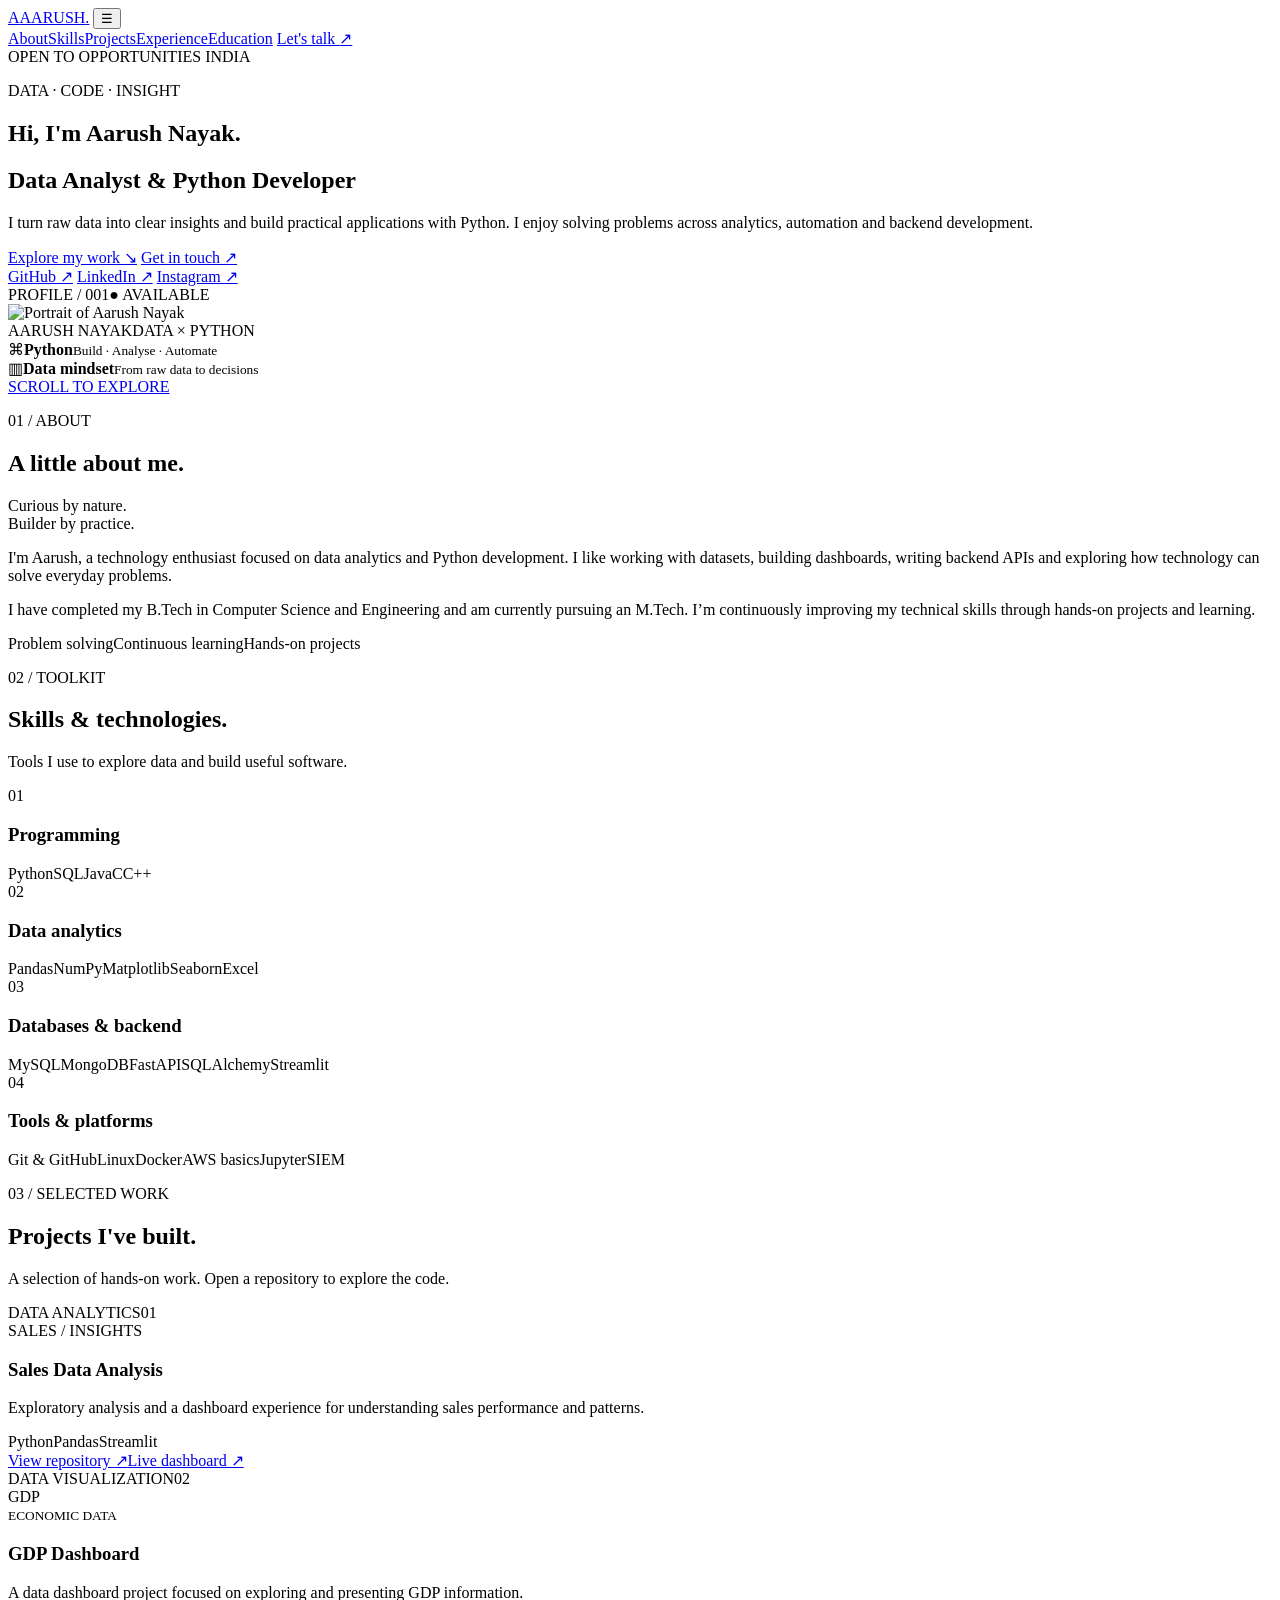
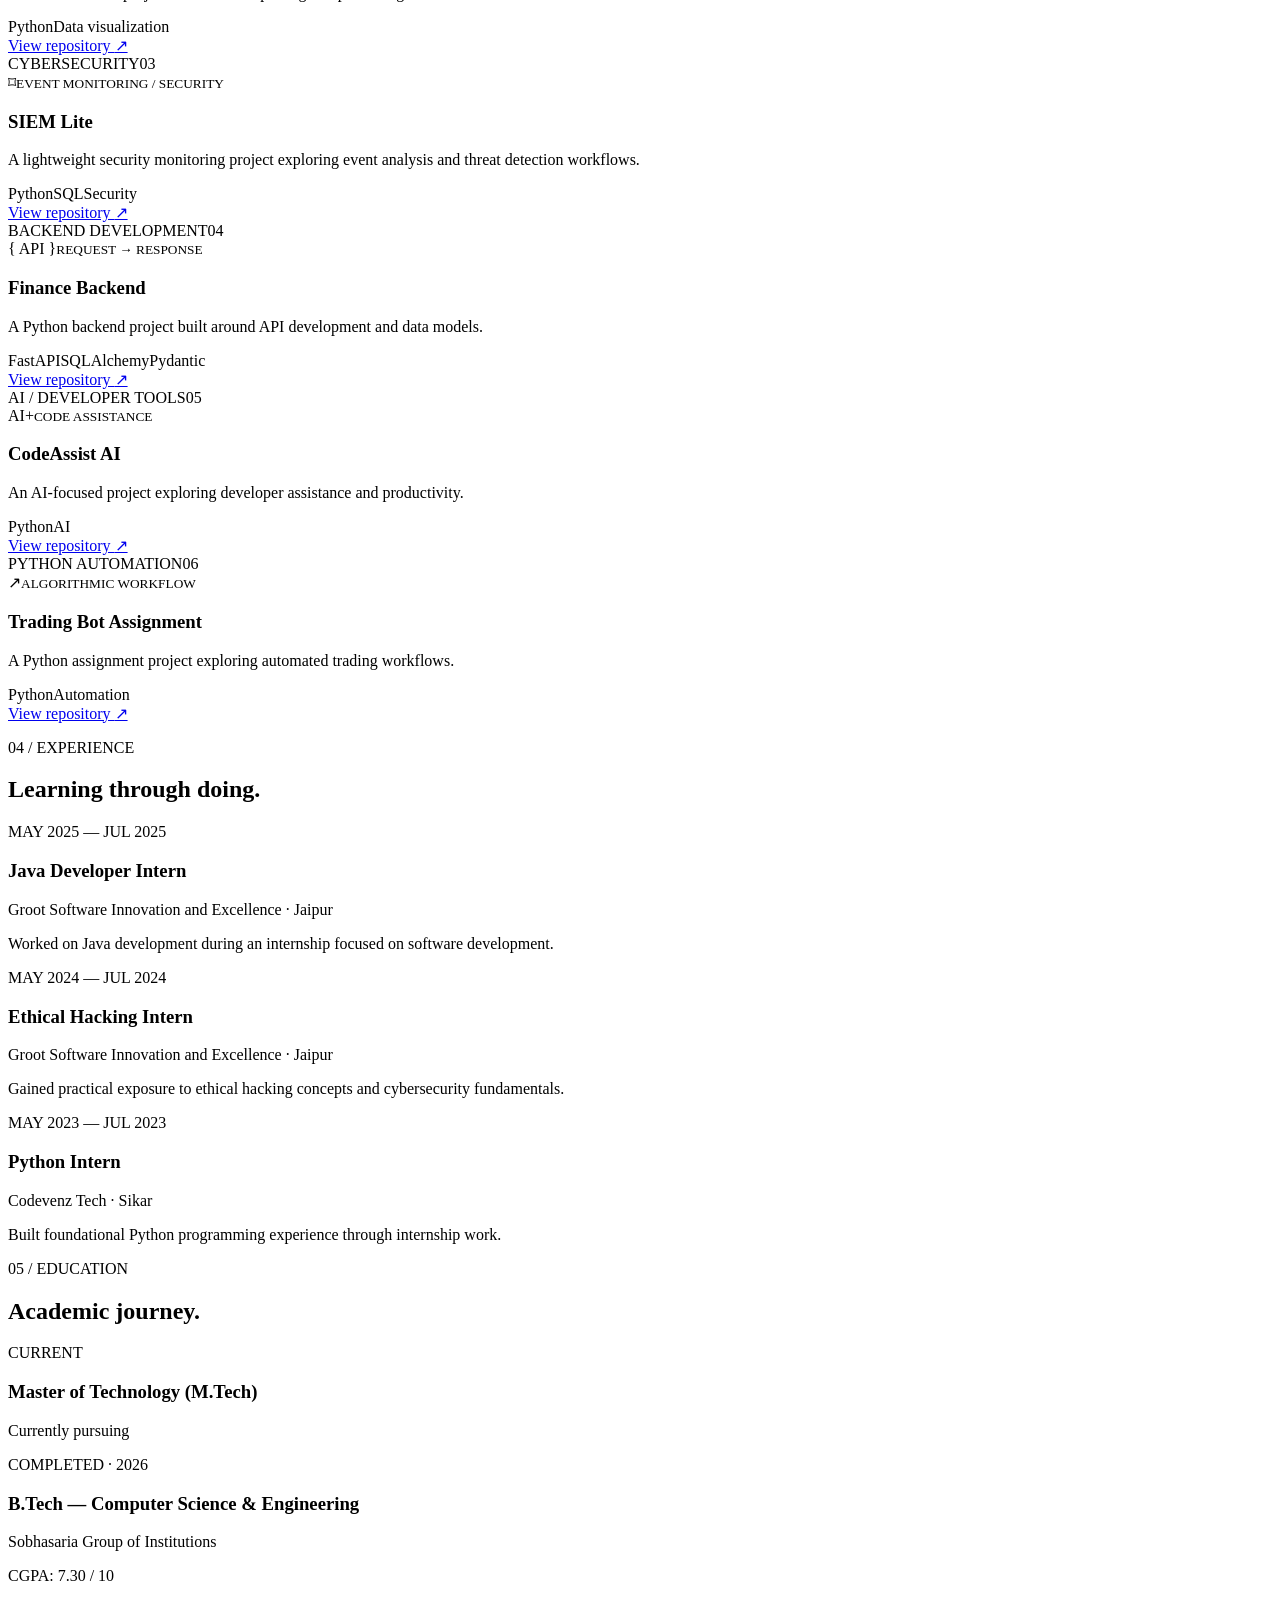
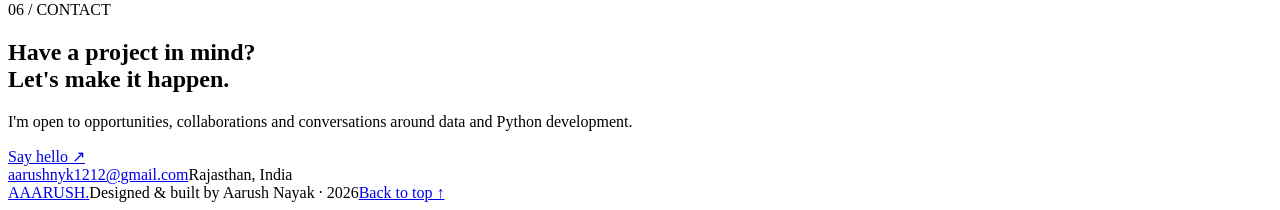
==== index.html @ 85dc64b7 "Revamp portfolio homepage with dark data and Python developer theme" ====
<!doctype html>
<html lang="en">
<head>
  <meta charset="utf-8">
  <meta name="viewport" content="width=device-width, initial-scale=1">
  <meta name="theme-color" content="#080b12">
  <meta name="description" content="Aarush Nayak — Data Analyst and Python Developer. Explore projects in data analytics, Python, dashboards and backend development.">
  <meta property="og:title" content="Aarush Nayak | Data Analyst & Python Developer">
  <meta property="og:description" content="Turning data into insights and ideas into useful Python applications.">
  <meta property="og:type" content="website">
  <title>Aarush Nayak | Data Analyst & Python Developer</title>
  <link rel="icon" href="Image/engineer.ico">
  <link rel="preconnect" href="https://fonts.googleapis.com">
  <link rel="preconnect" href="https://fonts.gstatic.com" crossorigin>
  <link href="https://fonts.googleapis.com/css2?family=DM+Mono:wght@400;500&family=Manrope:wght@400;500;600;700;800&display=swap" rel="stylesheet">
  <link rel="stylesheet" href="style.css">
</head>
<body>
  <header class="site-header">
    <nav class="nav container" aria-label="Main navigation">
      <a class="brand" href="#home"><span class="brand-mark">A</span><span>AARUSH<span class="brand-dot">.</span></span></a>
      <button class="menu-toggle" aria-label="Toggle navigation" aria-expanded="false">☰</button>
      <div class="nav-links">
        <a href="#about">About</a><a href="#skills">Skills</a><a href="#projects">Projects</a><a href="#experience">Experience</a><a href="#education">Education</a>
        <a class="nav-cta" href="#contact">Let's talk <span>↗</span></a>
      </div>
    </nav>
  </header>

  <main>
    <section class="hero container" id="home">
      <div class="hero-copy">
        <div class="eyebrow"><span class="status-dot"></span> OPEN TO OPPORTUNITIES <span class="eyebrow-line"></span> INDIA</div>
        <p class="hero-kicker">DATA · CODE · INSIGHT</p>
        <h1>Hi, I'm <span class="gradient-text">Aarush Nayak.</span></h1>
        <h2>Data Analyst <span class="muted">&</span> Python Developer</h2>
        <p class="hero-description">I turn raw data into clear insights and build practical applications with Python. I enjoy solving problems across analytics, automation and backend development.</p>
        <div class="hero-actions">
          <a class="button button-primary" href="#projects">Explore my work <span>↘</span></a>
          <a class="button button-secondary" href="mailto:aarushnyk1212@gmail.com">Get in touch <span>↗</span></a>
        </div>
        <div class="social-links">
          <a href="https://github.com/aarushnayak" target="_blank" rel="noreferrer">GitHub ↗</a>
          <a href="https://www.linkedin.com/in/aarush-nayak-8302ab220/" target="_blank" rel="noreferrer">LinkedIn ↗</a>
          <a href="https://www.instagram.com/aarushasthunder/" target="_blank" rel="noreferrer">Instagram ↗</a>
        </div>
      </div>
      <div class="hero-visual">
        <div class="visual-glow"></div>
        <div class="portrait-frame">
          <div class="portrait-top"><span>PROFILE / 001</span><span class="live-indicator">● AVAILABLE</span></div>
          <img src="Image/Aarush.jpeg" alt="Portrait of Aarush Nayak">
          <div class="portrait-bottom"><span>AARUSH NAYAK</span><span>DATA × PYTHON</span></div>
        </div>
        <div class="floating-card card-code"><span class="card-icon">⌘</span><span><b>Python</b><small>Build · Analyse · Automate</small></span></div>
        <div class="floating-card card-data"><span class="card-icon">▥</span><span><b>Data mindset</b><small>From raw data to decisions</small></span></div>
      </div>
      <a class="scroll-cue" href="#about"><span></span> SCROLL TO EXPLORE</a>
    </section>

    <section class="section container" id="about">
      <div class="section-heading"><p class="section-label">01 / ABOUT</p><h2>A little about <span>me.</span></h2></div>
      <div class="about-grid">
        <div class="about-intro"><p class="large-copy">Curious by nature.<br><span class="gradient-text">Builder by practice.</span></p></div>
        <div class="about-body">
          <p>I'm Aarush, a technology enthusiast focused on data analytics and Python development. I like working with datasets, building dashboards, writing backend APIs and exploring how technology can solve everyday problems.</p>
          <p>I have completed my B.Tech in Computer Science and Engineering and am currently pursuing an M.Tech. I’m continuously improving my technical skills through hands-on projects and learning.</p>
          <div class="about-tags"><span>Problem solving</span><span>Continuous learning</span><span>Hands-on projects</span></div>
        </div>
      </div>
    </section>

    <section class="section section-bordered" id="skills">
      <div class="container">
        <div class="section-heading"><p class="section-label">02 / TOOLKIT</p><h2>Skills & <span>technologies.</span></h2><p class="section-subtitle">Tools I use to explore data and build useful software.</p></div>
        <div class="skills-grid">
          <article class="skill-card"><div class="skill-number">01</div><h3>Programming</h3><div class="skill-pills"><span>Python</span><span>SQL</span><span>Java</span><span>C</span><span>C++</span></div></article>
          <article class="skill-card"><div class="skill-number">02</div><h3>Data analytics</h3><div class="skill-pills"><span>Pandas</span><span>NumPy</span><span>Matplotlib</span><span>Seaborn</span><span>Excel</span></div></article>
          <article class="skill-card"><div class="skill-number">03</div><h3>Databases & backend</h3><div class="skill-pills"><span>MySQL</span><span>MongoDB</span><span>FastAPI</span><span>SQLAlchemy</span><span>Streamlit</span></div></article>
          <article class="skill-card"><div class="skill-number">04</div><h3>Tools & platforms</h3><div class="skill-pills"><span>Git & GitHub</span><span>Linux</span><span>Docker</span><span>AWS basics</span><span>Jupyter</span><span>SIEM</span></div></article>
        </div>
      </div>
    </section>

    <section class="section container" id="projects">
      <div class="section-heading"><p class="section-label">03 / SELECTED WORK</p><h2>Projects I've <span>built.</span></h2><p class="section-subtitle">A selection of hands-on work. Open a repository to explore the code.</p></div>
      <div class="projects-grid">
        <article class="project-card project-featured"><div class="project-top"><span class="project-type">DATA ANALYTICS</span><span class="project-index">01</span></div><div class="project-art chart-art"><div class="chart-bars"><i></i><i></i><i></i><i></i><i></i><i></i><i></i></div><div class="chart-caption">SALES / INSIGHTS</div></div><h3>Sales Data Analysis</h3><p>Exploratory analysis and a dashboard experience for understanding sales performance and patterns.</p><div class="project-tags"><span>Python</span><span>Pandas</span><span>Streamlit</span></div><a class="project-link" href="https://github.com/aarushnayak/Sales-Data-Analysis" target="_blank" rel="noreferrer">View repository <span>↗</span></a><a class="project-live" href="https://aarush-sales-dashboard.streamlit.app" target="_blank" rel="noreferrer">Live dashboard ↗</a></article>
        <article class="project-card"><div class="project-top"><span class="project-type">DATA VISUALIZATION</span><span class="project-index">02</span></div><div class="project-art bars-art"><span>GDP</span><div class="mini-line"></div><small>ECONOMIC DATA</small></div><h3>GDP Dashboard</h3><p>A data dashboard project focused on exploring and presenting GDP information.</p><div class="project-tags"><span>Python</span><span>Data visualization</span></div><a class="project-link" href="https://github.com/aarushnayak/gdp-dashboard" target="_blank" rel="noreferrer">View repository <span>↗</span></a></article>
        <article class="project-card"><div class="project-top"><span class="project-type">CYBERSECURITY</span><span class="project-index">03</span></div><div class="project-art shield-art"><span>⌑</span><small>EVENT MONITORING / SECURITY</small></div><h3>SIEM Lite</h3><p>A lightweight security monitoring project exploring event analysis and threat detection workflows.</p><div class="project-tags"><span>Python</span><span>SQL</span><span>Security</span></div><a class="project-link" href="https://github.com/aarushnayak/SIEM_Lite_Project" target="_blank" rel="noreferrer">View repository <span>↗</span></a></article>
        <article class="project-card"><div class="project-top"><span class="project-type">BACKEND DEVELOPMENT</span><span class="project-index">04</span></div><div class="project-art api-art"><span>{ API }</span><small>REQUEST → RESPONSE</small></div><h3>Finance Backend</h3><p>A Python backend project built around API development and data models.</p><div class="project-tags"><span>FastAPI</span><span>SQLAlchemy</span><span>Pydantic</span></div><a class="project-link" href="https://github.com/aarushnayak/finance-backend" target="_blank" rel="noreferrer">View repository <span>↗</span></a></article>
        <article class="project-card"><div class="project-top"><span class="project-type">AI / DEVELOPER TOOLS</span><span class="project-index">05</span></div><div class="project-art ai-art"><span>AI<span class="gradient-text">+</span></span><small>CODE ASSISTANCE</small></div><h3>CodeAssist AI</h3><p>An AI-focused project exploring developer assistance and productivity.</p><div class="project-tags"><span>Python</span><span>AI</span></div><a class="project-link" href="https://github.com/aarushnayak/CodeAssist-AI" target="_blank" rel="noreferrer">View repository <span>↗</span></a></article>
        <article class="project-card"><div class="project-top"><span class="project-type">PYTHON AUTOMATION</span><span class="project-index">06</span></div><div class="project-art bot-art"><span>↗</span><small>ALGORITHMIC WORKFLOW</small></div><h3>Trading Bot Assignment</h3><p>A Python assignment project exploring automated trading workflows.</p><div class="project-tags"><span>Python</span><span>Automation</span></div><a class="project-link" href="https://github.com/aarushnayak/trading-bot-assignment" target="_blank" rel="noreferrer">View repository <span>↗</span></a></article>
      </div>
    </section>

    <section class="section section-bordered" id="experience">
      <div class="container">
        <div class="section-heading"><p class="section-label">04 / EXPERIENCE</p><h2>Learning through <span>doing.</span></h2></div>
        <div class="timeline">
          <article class="timeline-item"><div class="timeline-date">MAY 2025 — JUL 2025</div><div><h3>Java Developer Intern</h3><p class="timeline-company">Groot Software Innovation and Excellence · Jaipur</p><p>Worked on Java development during an internship focused on software development.</p></div></article>
          <article class="timeline-item"><div class="timeline-date">MAY 2024 — JUL 2024</div><div><h3>Ethical Hacking Intern</h3><p class="timeline-company">Groot Software Innovation and Excellence · Jaipur</p><p>Gained practical exposure to ethical hacking concepts and cybersecurity fundamentals.</p></div></article>
          <article class="timeline-item"><div class="timeline-date">MAY 2023 — JUL 2023</div><div><h3>Python Intern</h3><p class="timeline-company">Codevenz Tech · Sikar</p><p>Built foundational Python programming experience through internship work.</p></div></article>
        </div>
      </div>
    </section>

    <section class="section container" id="education">
      <div class="section-heading"><p class="section-label">05 / EDUCATION</p><h2>Academic <span>journey.</span></h2></div>
      <div class="education-grid">
        <article class="education-card"><span class="education-year">CURRENT</span><h3>Master of Technology (M.Tech)</h3><p>Currently pursuing</p></article>
        <article class="education-card"><span class="education-year">COMPLETED · 2026</span><h3>B.Tech — Computer Science & Engineering</h3><p>Sobhasaria Group of Institutions</p><p class="education-score">CGPA: 7.30 / 10</p></article>
      </div>
    </section>

    <section class="contact-section" id="contact">
      <div class="container contact-inner"><p class="section-label">06 / CONTACT</p><h2>Have a project in mind?<br><span class="gradient-text">Let's make it happen.</span></h2><p>I'm open to opportunities, collaborations and conversations around data and Python development.</p><a class="button button-primary" href="mailto:aarushnyk1212@gmail.com">Say hello <span>↗</span></a><div class="contact-meta"><a href="mailto:aarushnyk1212@gmail.com">aarushnyk1212@gmail.com</a><span>Rajasthan, India</span></div></div>
    </section>
  </main>
  <footer class="footer container"><a class="brand" href="#home"><span class="brand-mark">A</span><span>AARUSH<span class="brand-dot">.</span></span></a><span>Designed & built by Aarush Nayak · <span id="year">2026</span></span><a href="#home">Back to top ↑</a></footer>
  <script>
    const menuButton = document.querySelector('.menu-toggle');
    const navLinks = document.querySelector('.nav-links');
    menuButton.addEventListener('click', () => {
      const isOpen = navLinks.classList.toggle('is-open');
      menuButton.setAttribute('aria-expanded', String(isOpen));
    });
    navLinks.querySelectorAll('a').forEach(link => link.addEventListener('click', () => {
      navLinks.classList.remove('is-open');
      menuButton.setAttribute('aria-expanded', 'false');
    }));
    document.getElementById('year').textContent = new Date().getFullYear();
  </script>
</body>
</html>
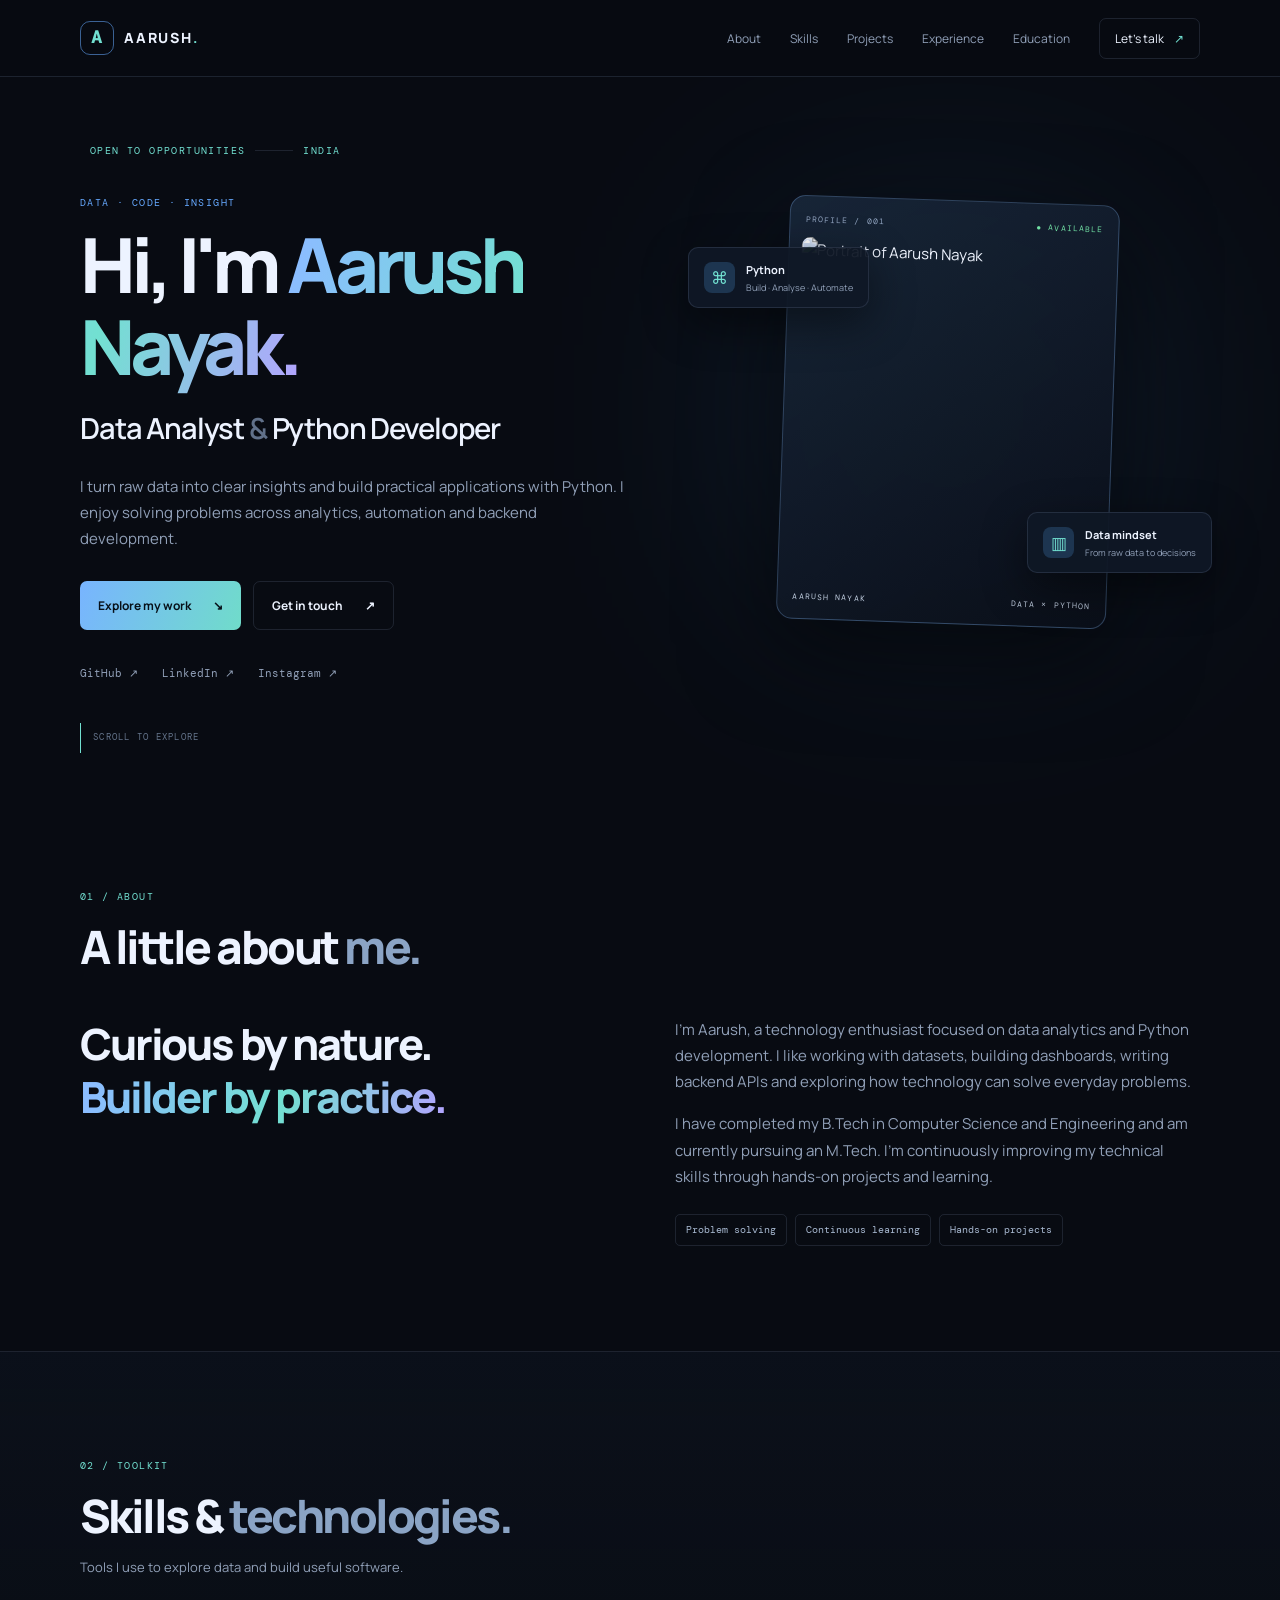
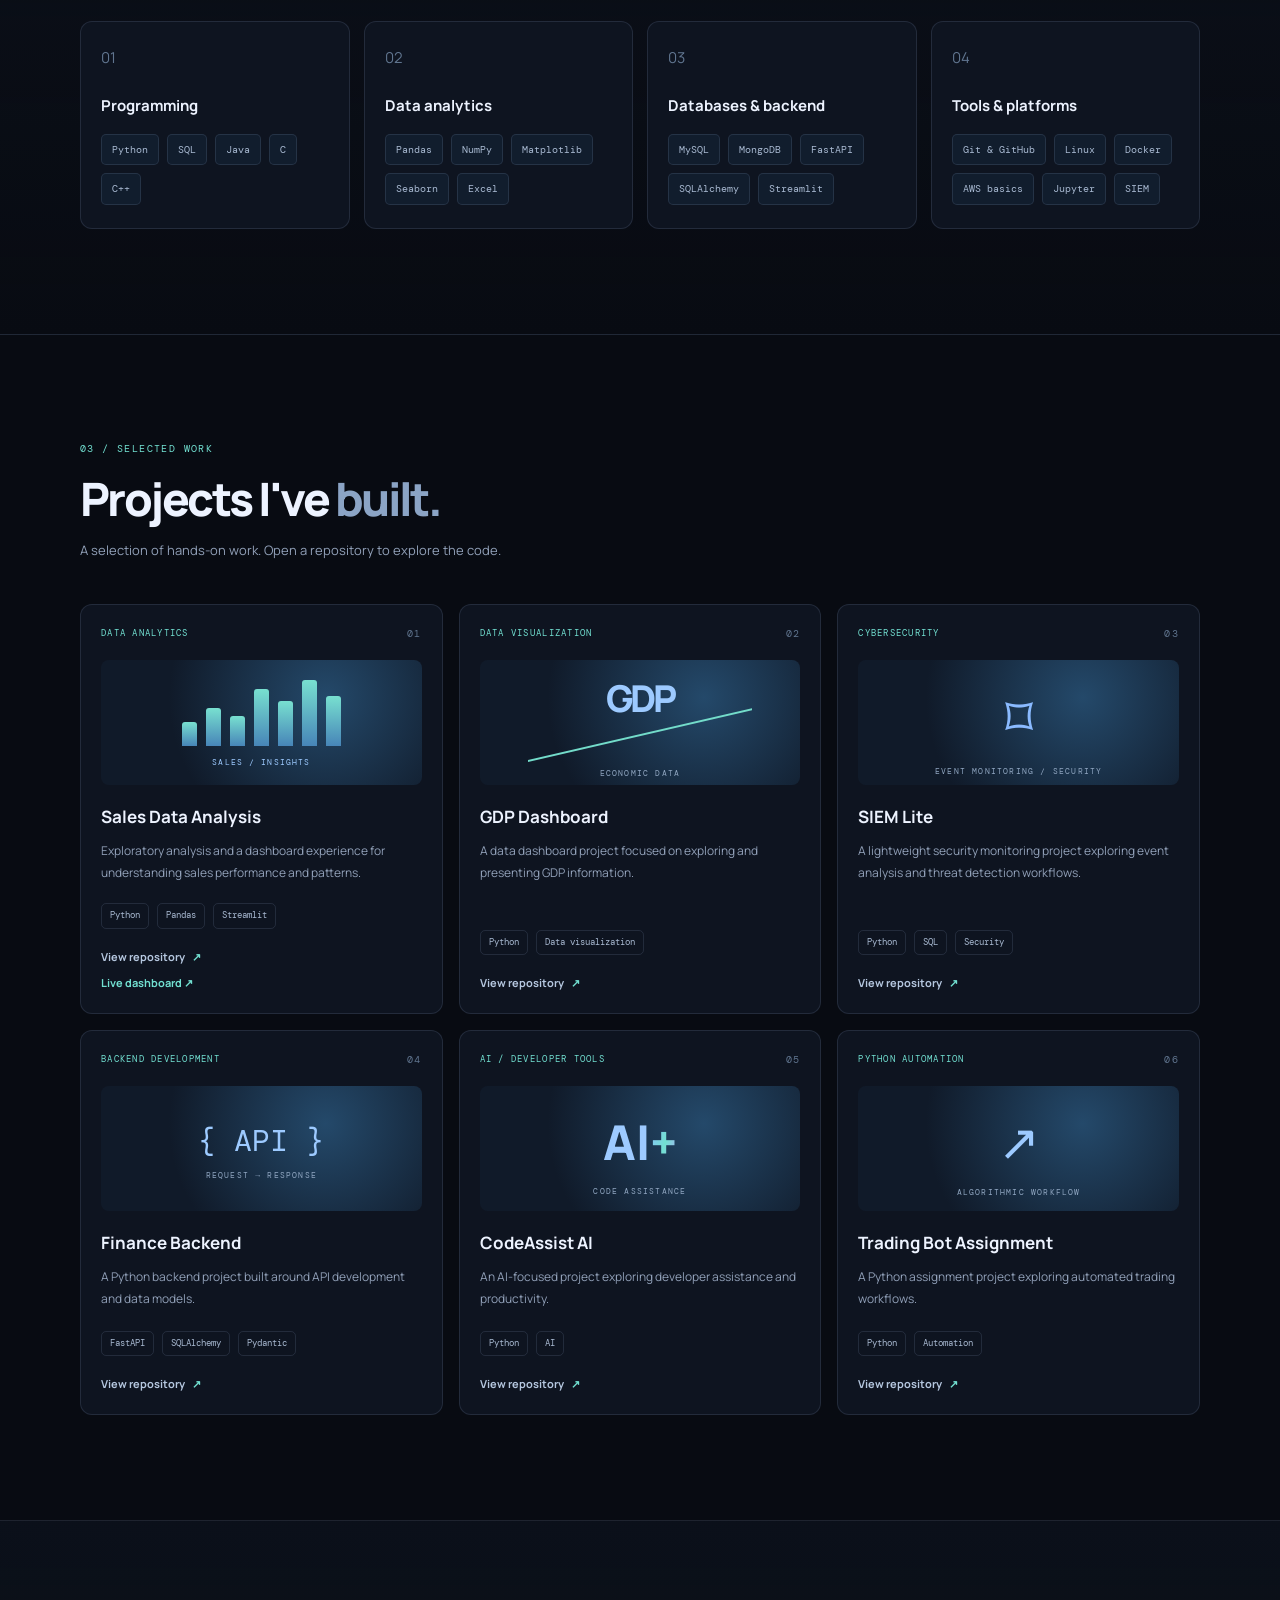
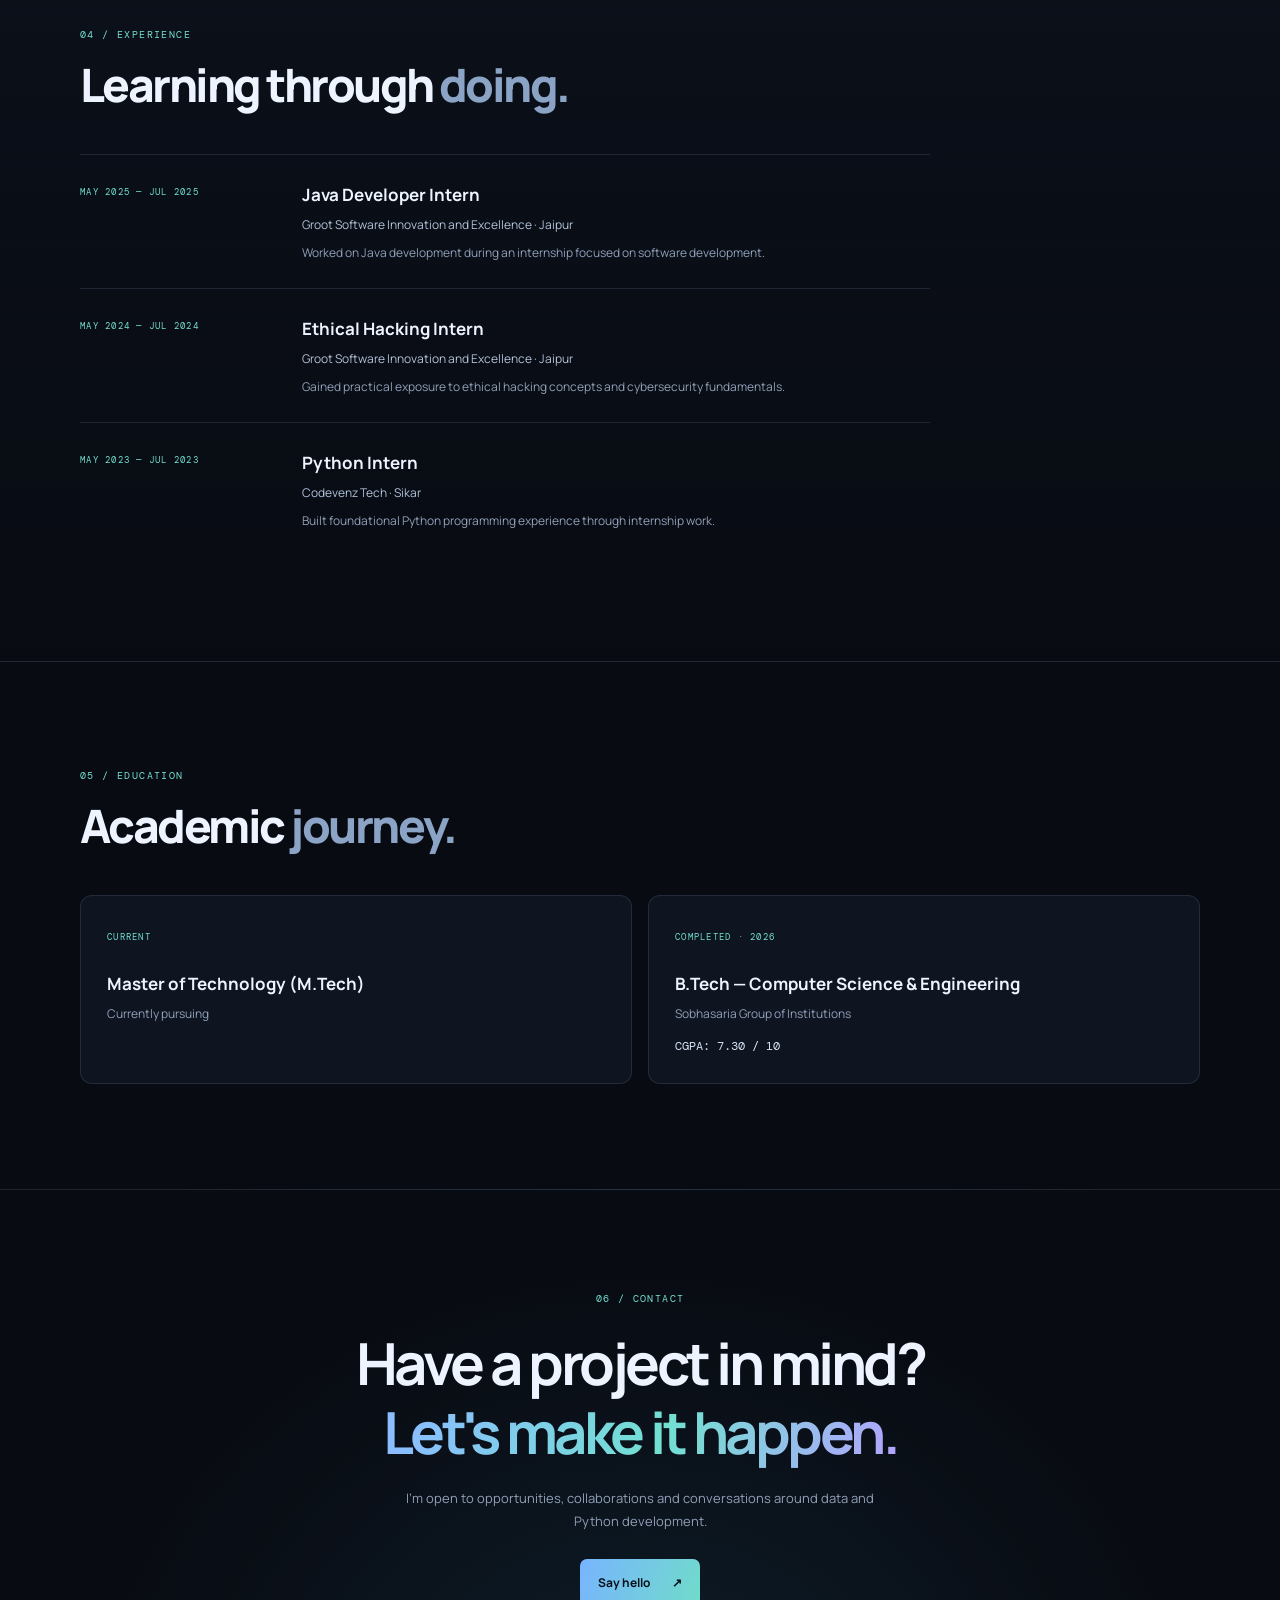
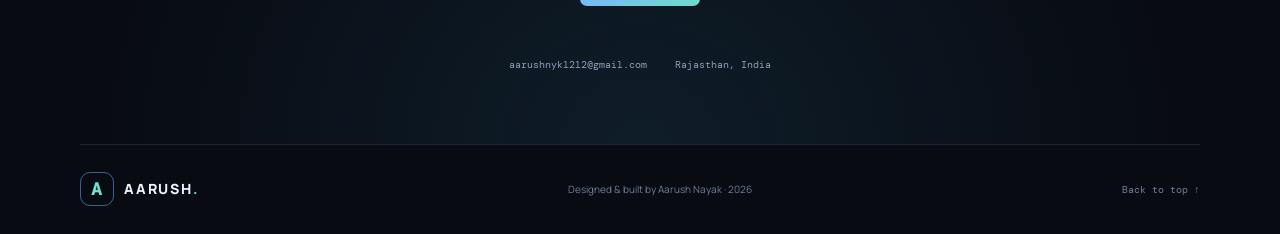
==== commit 458644d5: "Use GitHub profile avatar in portfolio hero" ====
--- a/index.html
+++ b/index.html
@@ -49,7 +49,7 @@
         <div class="visual-glow"></div>
         <div class="portrait-frame">
           <div class="portrait-top"><span>PROFILE / 001</span><span class="live-indicator">● AVAILABLE</span></div>
-          <img src="Image/Aarush.jpeg" alt="Portrait of Aarush Nayak">
+          <img src="https://github.com/aarushnayak.png?size=600" alt="Portrait of Aarush Nayak">
           <div class="portrait-bottom"><span>AARUSH NAYAK</span><span>DATA × PYTHON</span></div>
         </div>
         <div class="floating-card card-code"><span class="card-icon">⌘</span><span><b>Python</b><small>Build · Analyse · Automate</small></span></div>
--- a/style.css
+++ b/style.css
@@ -0,0 +1,5 @@
+:root{--bg:#080b12;--panel:#0e1420;--panel-2:#111a29;--text:#edf3ff;--muted:#91a0b8;--line:rgba(151,174,211,.15);--blue:#66a9ff;--cyan:#72e0d1;--purple:#9b8cff;--mono:"DM Mono",monospace;--sans:"Manrope",sans-serif}
+*{box-sizing:border-box}html{scroll-behavior:smooth;scroll-padding-top:88px}body{margin:0;background:var(--bg);color:var(--text);font-family:var(--sans);font-size:15px;line-height:1.75}a{color:inherit;text-decoration:none}.container{width:min(1120px,calc(100% - 48px));margin-inline:auto}.site-header{position:sticky;top:0;z-index:20;background:rgba(8,11,18,.86);backdrop-filter:blur(18px);border-bottom:1px solid var(--line)}.nav{height:76px;display:flex;align-items:center;justify-content:space-between}.brand{display:inline-flex;align-items:center;gap:10px;font-weight:800;letter-spacing:.13em;font-size:14px}.brand-mark{display:grid;place-items:center;width:34px;height:34px;border:1px solid rgba(102,169,255,.55);border-radius:10px;color:var(--cyan);font-family:var(--mono);font-size:18px}.brand-dot{color:var(--cyan)}.nav-links{display:flex;align-items:center;gap:29px;color:var(--muted);font-size:12px}.nav-links a:hover,.social-links a:hover,.footer a:hover{color:var(--cyan)}.nav-cta{padding:9px 15px;border:1px solid var(--line);border-radius:7px;color:var(--text)!important}.nav-cta span{color:var(--cyan);margin-left:8px}.menu-toggle{display:none;background:none;border:0;color:var(--text);font-size:24px}.hero{min-height:680px;display:grid;grid-template-columns:1.1fr .9fr;align-items:center;position:relative;padding-top:65px;padding-bottom:100px}.hero-copy{position:relative;z-index:2}.eyebrow,.section-label,.hero-kicker,.scroll-cue,.portrait-top,.portrait-bottom,.project-type,.project-index,.timeline-date,.education-year{font-family:var(--mono);font-size:10px;letter-spacing:.14em}.eyebrow{display:flex;align-items:center;gap:10px;color:var(--cyan)}.status-dot,.live-indicator{color:#71e0a4}.eyebrow-line{height:1px;width:38px;background:var(--line)}.hero-kicker{color:var(--blue);margin:34px 0 12px}.hero h1{font-size:clamp(43px,6vw,76px);line-height:1.08;letter-spacing:-.065em;margin:0;font-weight:800}.gradient-text{background:linear-gradient(105deg,#8bbdff 5%,#72e0d1 55%,#b3a3ff 100%);-webkit-background-clip:text;background-clip:text;color:transparent}.hero h2{font-size:clamp(20px,2.5vw,29px);font-weight:600;letter-spacing:-.04em;margin:16px 0}.muted{color:#61718a}.hero-description{max-width:550px;color:var(--muted);font-size:15px;margin:20px 0 28px}.hero-actions{display:flex;gap:12px;flex-wrap:wrap}.button{display:inline-flex;align-items:center;gap:22px;padding:13px 18px;border-radius:7px;font-size:12px;font-weight:700;transition:.2s ease}.button:hover{transform:translateY(-3px)}.button-primary{background:linear-gradient(110deg,#78b4ff,#70dcca);color:#071019}.button-secondary{border:1px solid var(--line);color:var(--text)}.social-links{display:flex;gap:24px;margin-top:34px;color:var(--muted);font-family:var(--mono);font-size:11px}.hero-visual{position:relative;display:grid;place-items:center;min-height:470px}.visual-glow{position:absolute;width:330px;height:330px;background:#397bba;filter:blur(130px);opacity:.22}.portrait-frame{position:relative;width:min(330px,80%);padding:12px;border:1px solid rgba(125,177,235,.3);border-radius:16px;background:linear-gradient(145deg,rgba(24,38,57,.94),rgba(10,15,25,.98));box-shadow:0 28px 90px #0008;transform:rotate(2deg)}.portrait-top,.portrait-bottom{display:flex;justify-content:space-between;color:#93a6c2;font-size:8px;padding:4px 3px 11px}.portrait-frame img{display:block;width:100%;height:340px;object-fit:cover;object-position:center 25%;border-radius:9px;filter:saturate(.88)}.portrait-bottom{padding:12px 3px 3px;color:#c1cee0}.floating-card{position:absolute;display:flex;align-items:center;gap:11px;padding:12px 15px;background:rgba(15,24,38,.94);border:1px solid var(--line);border-radius:10px;box-shadow:0 15px 45px #0007}.floating-card b,.floating-card small{display:block}.floating-card b{font-size:11px}.floating-card small{font-size:9px;color:var(--muted)}.card-icon{display:grid;place-items:center;width:31px;height:31px;border-radius:8px;background:#1d3550;color:var(--cyan);font-size:17px}.card-code{top:70px;left:-8px}.card-data{right:-12px;bottom:74px}.scroll-cue{position:absolute;bottom:30px;left:0;color:#65758c;font-size:9px;display:flex;align-items:center;gap:12px}.scroll-cue span{height:30px;width:1px;background:var(--cyan)}.section{padding-top:105px;padding-bottom:105px}.section-bordered{border-top:1px solid var(--line);border-bottom:1px solid var(--line);background:linear-gradient(180deg,rgba(17,26,41,.34),rgba(8,11,18,0))}.section-heading{margin-bottom:42px}.section-label{color:var(--cyan);margin:0 0 14px}.section-heading h2{font-size:clamp(30px,4vw,46px);letter-spacing:-.055em;line-height:1.2;margin:0;font-weight:800}.section-heading h2 span{color:#8ba4c5}.section-subtitle{color:var(--muted);margin:13px 0 0;font-size:13px}.about-grid{display:grid;grid-template-columns:1fr 1fr;gap:70px}.large-copy{font-size:clamp(28px,4vw,43px);line-height:1.25;font-weight:800;letter-spacing:-.05em;margin:0}.about-body p{color:var(--muted);margin:0 0 16px}.about-tags,.skill-pills,.project-tags{display:flex;flex-wrap:wrap;gap:8px}.about-tags{margin-top:24px}.about-tags span,.skill-pills span,.project-tags span{font-family:var(--mono);font-size:10px;color:#a9bad2;border:1px solid var(--line);padding:6px 10px;border-radius:5px}.skills-grid{display:grid;grid-template-columns:repeat(4,1fr);gap:14px}.skill-card,.project-card,.education-card{background:var(--panel);border:1px solid var(--line);border-radius:12px}.skill-card{padding:23px 20px;min-height:190px}.skill-number,.project-index{color:#60758f}.skill-card h3{font-size:15px;margin:22px 0 14px}.skill-pills span{background:#111d2d}.projects-grid{display:grid;grid-template-columns:repeat(3,1fr);gap:16px}.project-card{padding:20px;display:flex;flex-direction:column;min-height:385px;transition:.25s ease}.project-card:hover,.skill-card:hover,.education-card:hover{border-color:rgba(114,224,209,.42);transform:translateY(-4px)}.project-top{display:flex;justify-content:space-between;align-items:center}.project-type{color:var(--cyan);font-size:9px}.project-art{height:125px;margin:18px 0 17px;border-radius:8px;background:radial-gradient(circle at 70% 30%,#24496a,#101a29 65%);display:flex;flex-direction:column;justify-content:center;align-items:center;overflow:hidden;position:relative;color:#9dcaff}.project-art small{font-family:var(--mono);font-size:8px;letter-spacing:.15em;color:#91a7c2}.chart-bars{height:70px;display:flex;align-items:end;gap:9px}.chart-bars i{display:block;width:15px;border-radius:3px 3px 0 0;background:linear-gradient(#78e0d0,#4785b8);height:35%}.chart-bars i:nth-child(2){height:55%}.chart-bars i:nth-child(3){height:43%}.chart-bars i:nth-child(4){height:82%}.chart-bars i:nth-child(5){height:65%}.chart-bars i:nth-child(6){height:95%}.chart-bars i:nth-child(7){height:72%}.chart-caption{font-family:var(--mono);font-size:8px;margin-top:9px;letter-spacing:.14em}.bars-art>span{font-size:37px;font-weight:800;letter-spacing:-.08em}.mini-line{width:70%;height:28px;border-top:2px solid #73dcca;transform:skewY(-13deg);margin:4px}.shield-art>span{font-size:55px;color:#8abaff}.api-art>span{font-family:var(--mono);font-size:30px}.ai-art>span{font-size:48px;font-weight:800}.bot-art>span{font-size:50px}.project-card h3{font-size:17px;margin:0 0 8px}.project-card>p{color:var(--muted);font-size:12px;line-height:1.8;margin:0 0 16px}.project-tags{margin-top:auto;padding-top:4px}.project-tags span{font-size:9px;padding:4px 8px}.project-link,.project-live{font-size:11px;font-weight:700;margin-top:18px;color:#b5c7df}.project-link span{color:var(--cyan);margin-left:5px}.project-live{margin-top:7px;color:var(--cyan)}.timeline{max-width:850px}.timeline-item{display:grid;grid-template-columns:190px 1fr;gap:32px;padding:25px 0;border-top:1px solid var(--line)}.timeline-date{color:var(--cyan);padding-top:5px;font-size:9px}.timeline-item h3{font-size:17px;margin:0 0 4px}.timeline-company{color:#b2c2d9!important;font-size:12px!important;margin:0 0 7px!important}.timeline-item p:last-child{color:var(--muted);font-size:12px;margin:0}.education-grid{display:grid;grid-template-columns:1fr 1fr;gap:16px}.education-card{padding:26px}.education-year{color:var(--cyan);font-size:9px}.education-card h3{font-size:17px;margin:20px 0 5px}.education-card p{font-size:12px;color:var(--muted);margin:0}.education-card .education-score{margin-top:12px;color:#d6e3f5;font-family:var(--mono)}.contact-section{border-top:1px solid var(--line);background:radial-gradient(ellipse at 50% 100%,rgba(45,112,147,.18),transparent 60%);padding:100px 0 70px}.contact-inner{text-align:center}.contact-inner .section-label{margin-bottom:20px}.contact-inner h2{font-size:clamp(34px,5vw,58px);letter-spacing:-.06em;line-height:1.2;margin:0}.contact-inner>p:not(.section-label){color:var(--muted);max-width:510px;margin:20px auto 27px;font-size:13px}.contact-meta{display:flex;justify-content:center;gap:28px;color:var(--muted);font-family:var(--mono);font-size:10px;margin-top:50px}.footer{min-height:90px;display:flex;align-items:center;justify-content:space-between;gap:20px;color:#6f8098;font-size:10px;border-top:1px solid var(--line)}.footer .brand{color:var(--text)}.footer a:last-child{font-family:var(--mono)}
+@media(max-width:900px){.nav-links{gap:16px}.hero{grid-template-columns:1fr .8fr}.skills-grid{grid-template-columns:repeat(2,1fr)}.projects-grid{grid-template-columns:repeat(2,1fr)}.card-code{left:-22px}.card-data{right:-20px}}
+@media(max-width:650px){.container{width:min(100% - 34px,520px)}.nav{height:66px}.menu-toggle{display:block}.nav-links{display:none;position:absolute;top:65px;left:0;right:0;padding:18px 24px 24px;background:#0b111c;border-bottom:1px solid var(--line);flex-direction:column;align-items:flex-start;gap:16px}.nav-links.is-open{display:flex}.hero{display:flex;flex-direction:column;align-items:flex-start;padding-top:65px;padding-bottom:100px;min-height:0}.hero h1{font-size:48px}.hero-visual{width:100%;min-height:440px;margin-top:28px}.portrait-frame{width:270px}.portrait-frame img{height:300px}.card-code{left:0;top:60px}.card-data{right:0;bottom:55px}.scroll-cue{bottom:25px}.section{padding-top:75px;padding-bottom:75px}.about-grid{grid-template-columns:1fr;gap:24px}.skills-grid,.projects-grid,.education-grid{grid-template-columns:1fr}.skill-card{min-height:0}.project-card{min-height:350px}.timeline-item{grid-template-columns:1fr;gap:8px}.contact-section{padding:75px 0 55px}.contact-meta{flex-direction:column;gap:8px;margin-top:35px}.footer{padding:22px 0;flex-wrap:wrap}.footer>span{order:3;width:100%}}
+@media(prefers-reduced-motion:reduce){html{scroll-behavior:auto}*,*::before,*::after{animation-duration:.01ms!important;animation-iteration-count:1!important;transition-duration:.01ms!important}}
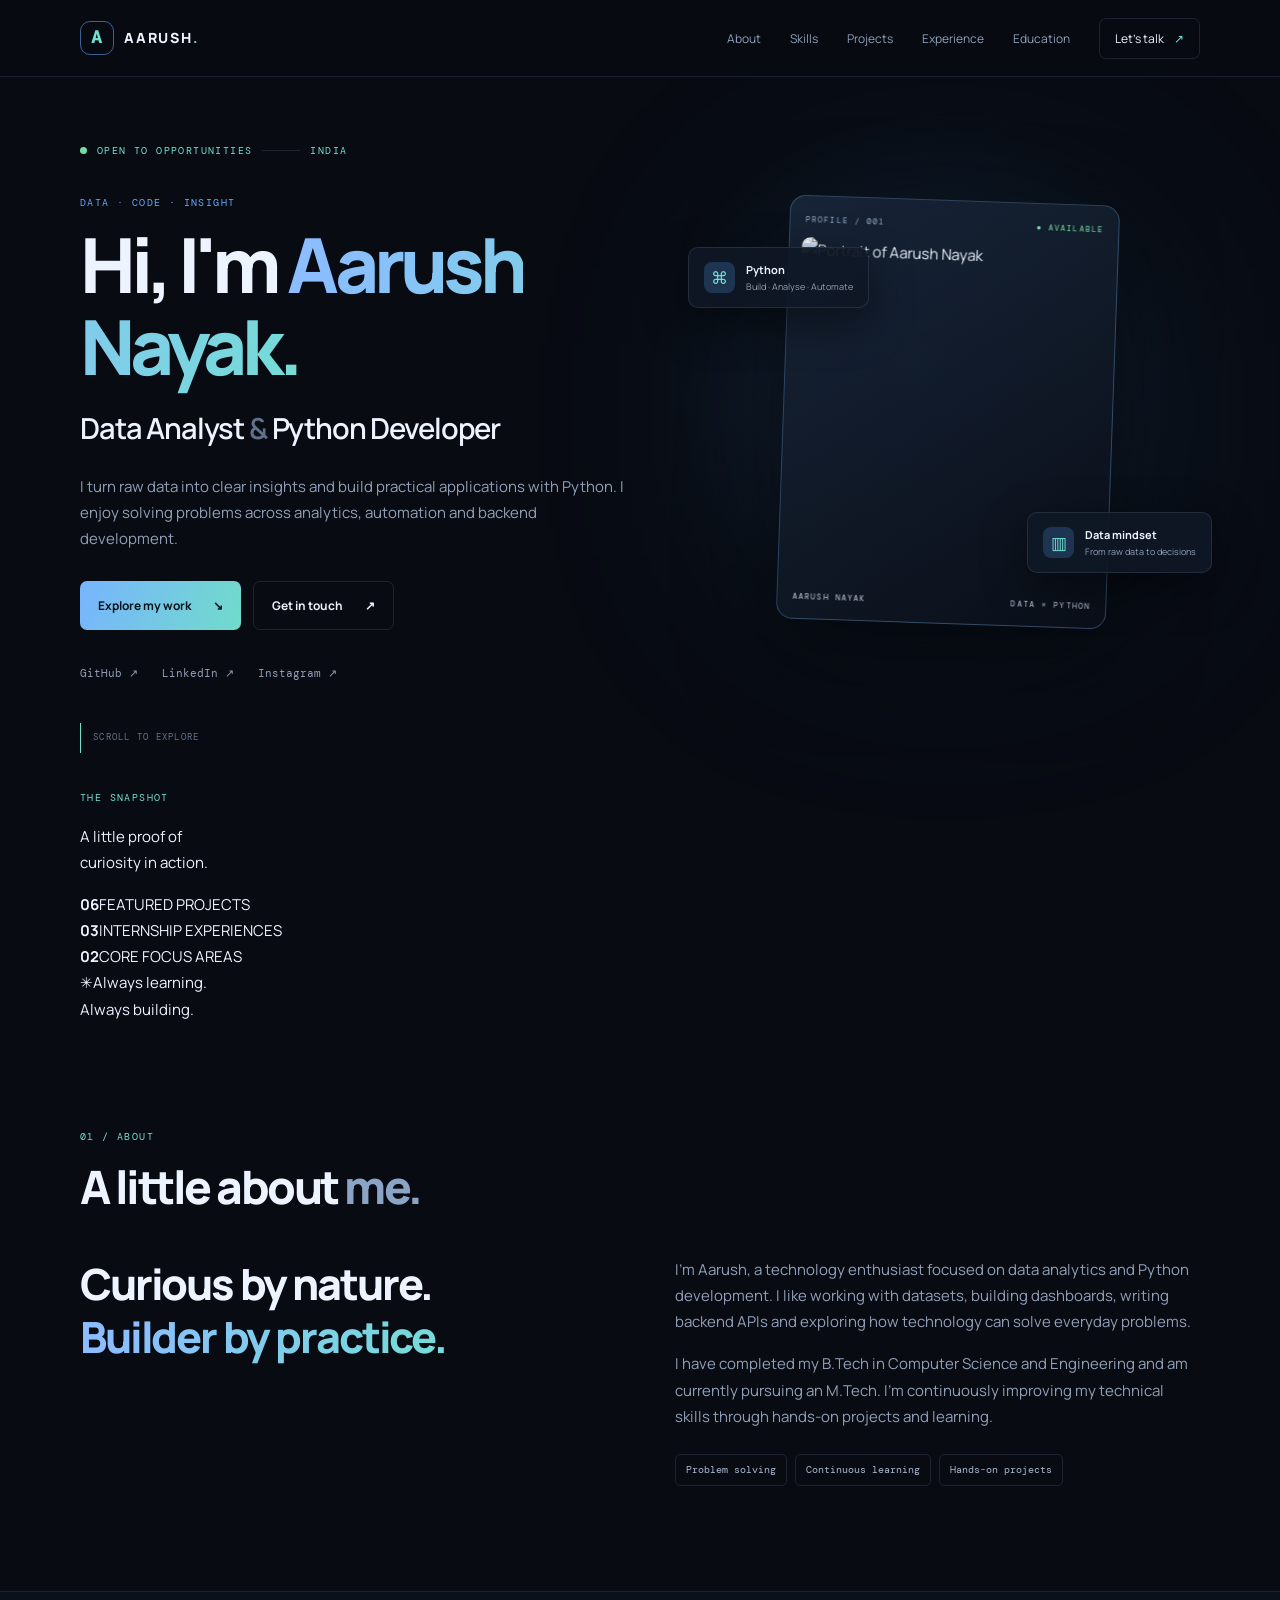
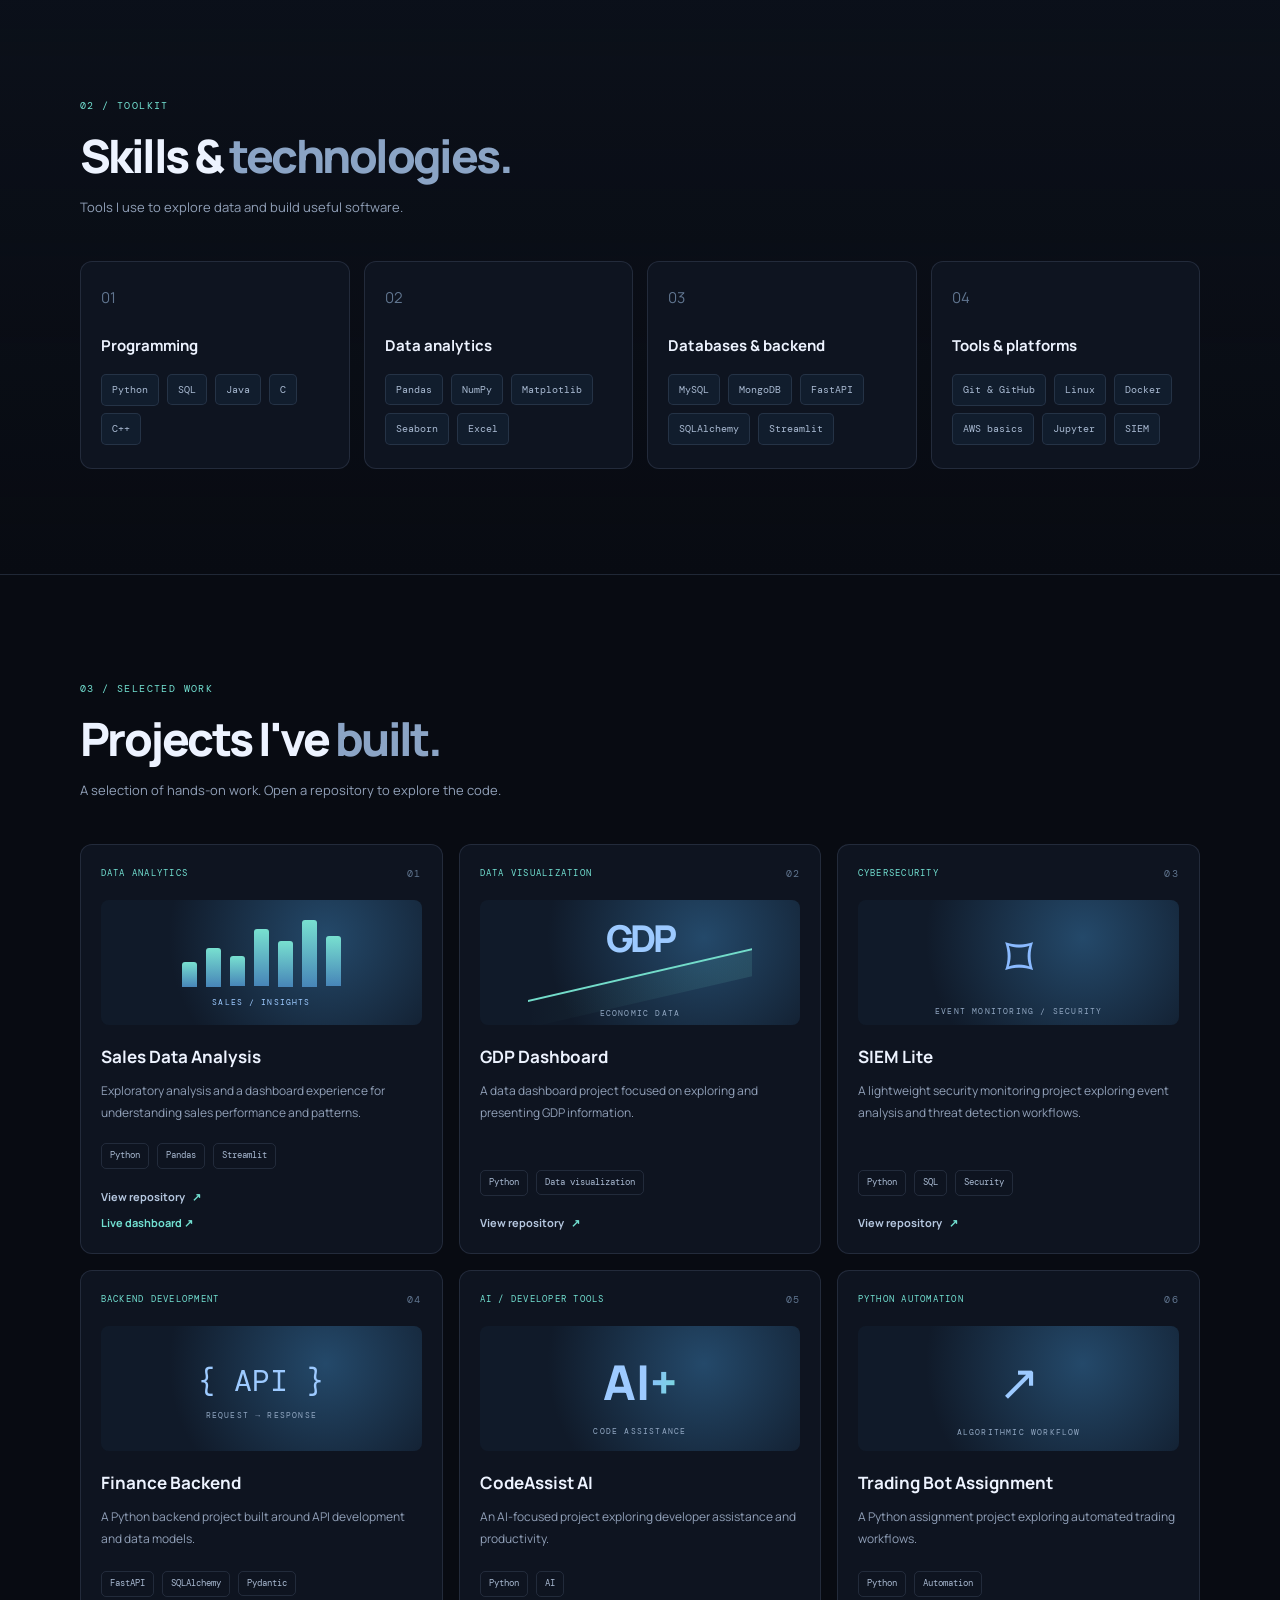
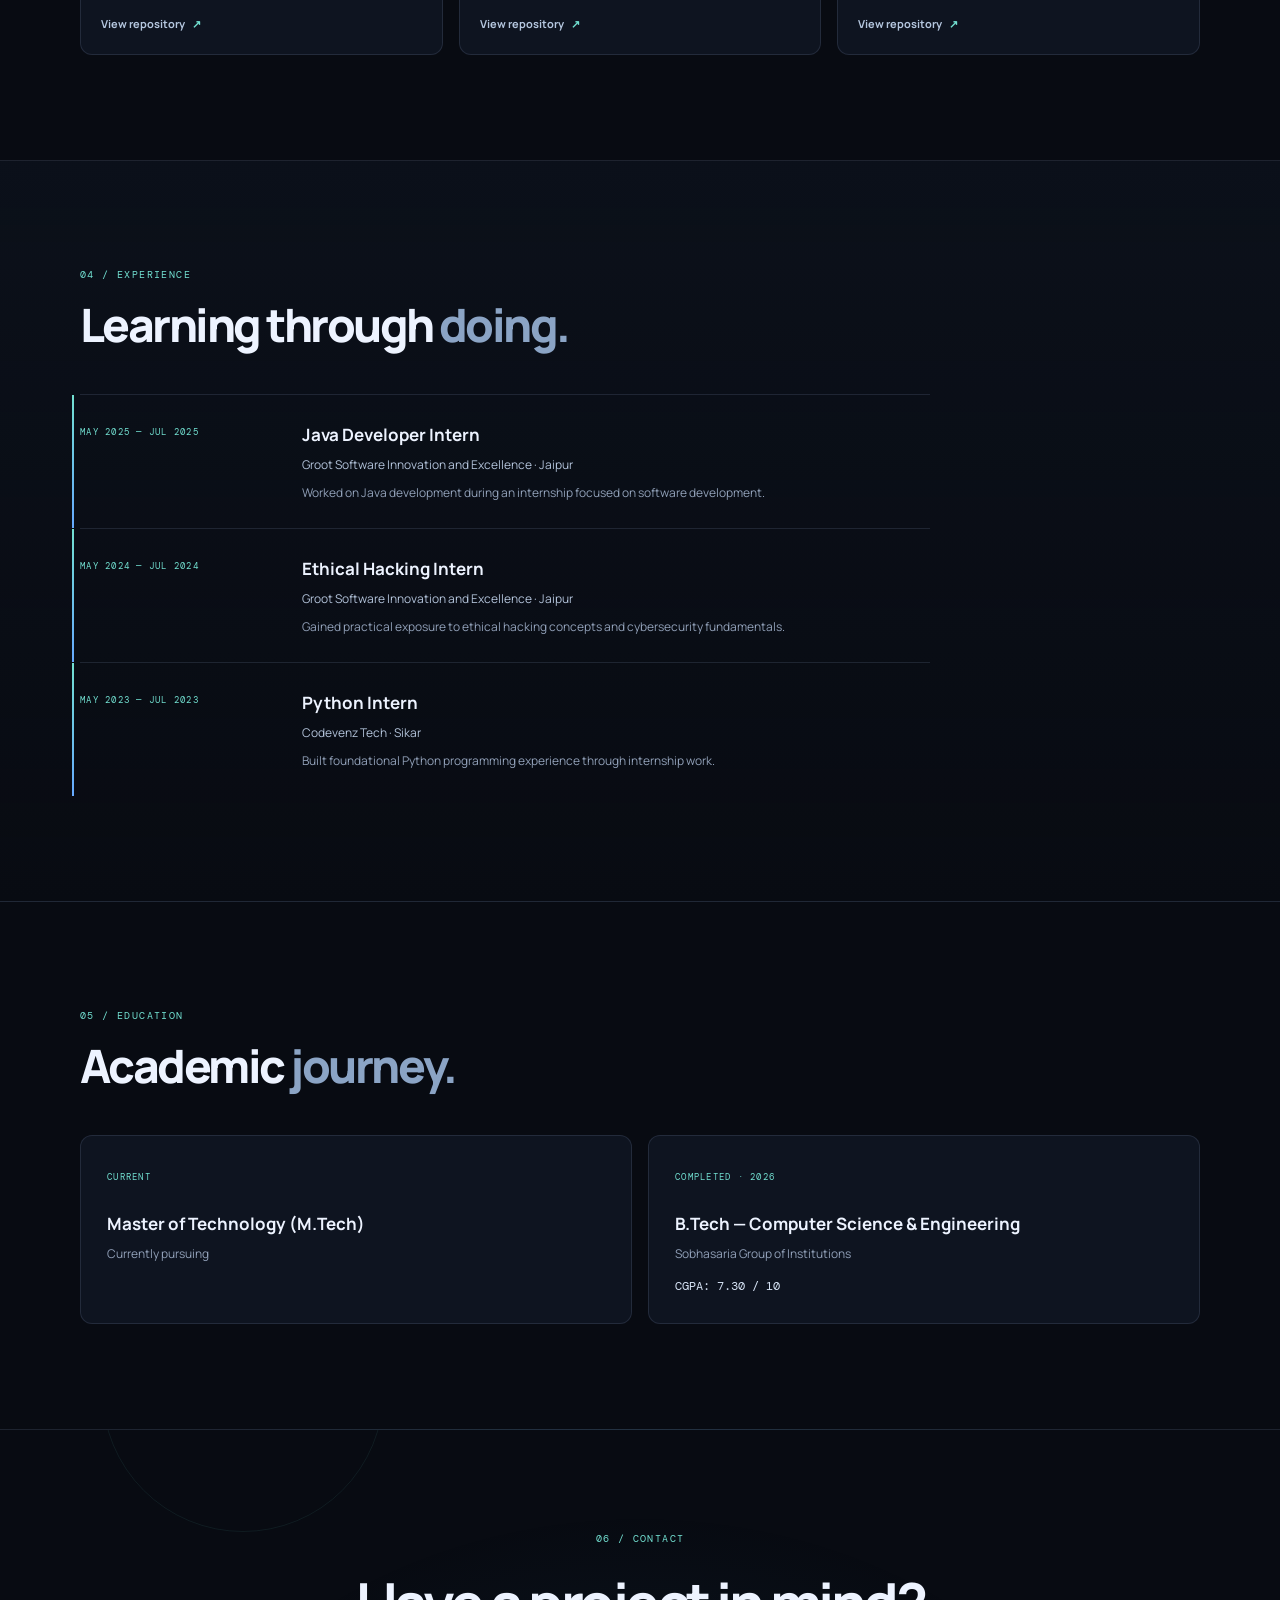
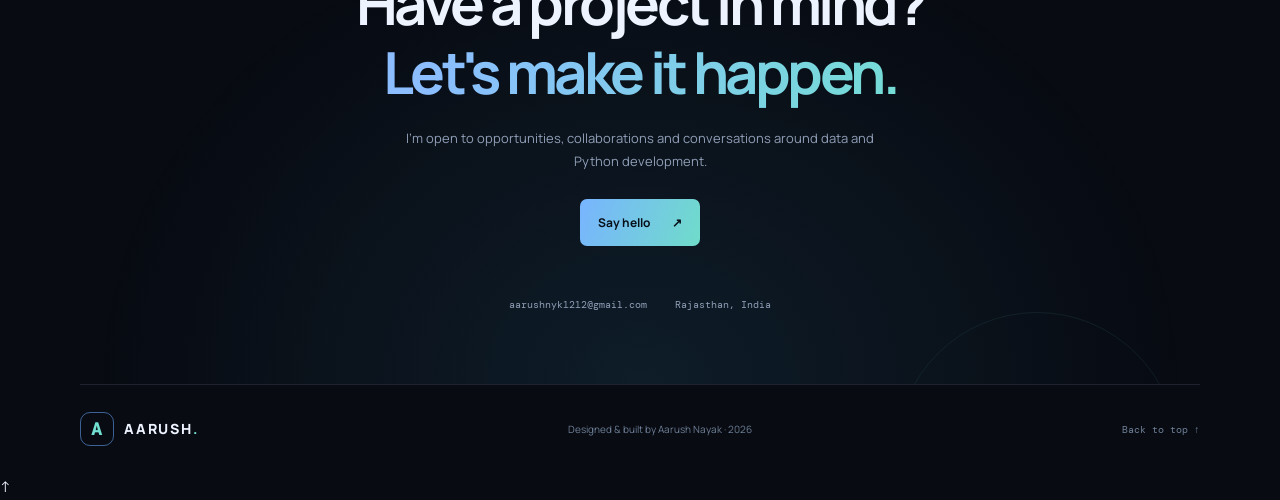
==== commit a95dd1f4: "Add portfolio snapshot, count-up metrics and polished interactions" ====
--- a/index.html
+++ b/index.html
@@ -58,6 +58,14 @@
       <a class="scroll-cue" href="#about"><span></span> SCROLL TO EXPLORE</a>
     </section>
 
+    <section class="proof-strip container" aria-label="Portfolio snapshot">
+      <div class="proof-intro"><span class="section-label">THE SNAPSHOT</span><p>A little proof of<br>curiosity in action.</p></div>
+      <div class="proof-stat"><strong data-count="6">06</strong><span>FEATURED PROJECTS</span></div>
+      <div class="proof-stat"><strong data-count="3">03</strong><span>INTERNSHIP EXPERIENCES</span></div>
+      <div class="proof-stat"><strong data-count="2">02</strong><span>CORE FOCUS AREAS</span></div>
+      <div class="proof-note"><span class="proof-spark">✳</span><span>Always learning.<br>Always building.</span></div>
+    </section>
+
     <section class="section container" id="about">
       <div class="section-heading"><p class="section-label">01 / ABOUT</p><h2>A little about <span>me.</span></h2></div>
       <div class="about-grid">
@@ -130,6 +138,113 @@
       menuButton.setAttribute('aria-expanded', 'false');
     }));
     document.getElementById('year').textContent = new Date().getFullYear();
+
+    // Reveal sections and cards as they enter the viewport.
+    const revealTargets = document.querySelectorAll(
+      '.section-heading, .about-intro, .about-body, .skill-card, .project-card, .timeline-item, .education-card, .contact-inner'
+    );
+    revealTargets.forEach((element, index) => {
+      element.classList.add('reveal');
+      if (element.matches('.skill-card, .project-card, .timeline-item, .education-card')) {
+        element.style.setProperty('--reveal-delay', (index % 6) * 85 + 'ms');
+      }
+    });
+
+    if ('IntersectionObserver' in window) {
+      const revealObserver = new IntersectionObserver((entries, observer) => {
+        entries.forEach(entry => {
+          if (entry.isIntersecting) {
+            entry.target.classList.add('is-visible');
+            observer.unobserve(entry.target);
+          }
+        });
+      }, { threshold: 0.12, rootMargin: '0px 0px -35px 0px' });
+      revealTargets.forEach(element => revealObserver.observe(element));
+    } else {
+      revealTargets.forEach(element => element.classList.add('is-visible'));
+    }
+
+    // Thin reading-progress line at the top of the page.
+    const updateProgress = () => {
+      const scrollable = document.documentElement.scrollHeight - window.innerHeight;
+      const progress = scrollable > 0 ? window.scrollY / scrollable : 0;
+      document.documentElement.style.setProperty('--scroll-progress', (progress * 100) + '%');
+    };
+    window.addEventListener('scroll', updateProgress, { passive: true });
+    updateProgress();
+
+    // Gentle pointer glow and tilt on the hero portrait (desktop only).
+    const hero = document.querySelector('.hero');
+    const portrait = document.querySelector('.portrait-frame');
+    if (window.matchMedia('(hover: hover) and (pointer: fine)').matches) {
+      hero.addEventListener('pointermove', event => {
+        const rect = hero.getBoundingClientRect();
+        hero.style.setProperty('--pointer-x', (event.clientX - rect.left) + 'px');
+        hero.style.setProperty('--pointer-y', (event.clientY - rect.top) + 'px');
+      });
+      portrait.addEventListener('pointermove', event => {
+        const rect = portrait.getBoundingClientRect();
+        const x = (event.clientX - rect.left) / rect.width - 0.5;
+        const y = (event.clientY - rect.top) / rect.height - 0.5;
+        portrait.style.transform = 'rotate(' + (2 + x * 5) + 'deg) rotateX(' + (-y * 5) + 'deg) rotateY(' + (x * 5) + 'deg) translateY(-3px)';
+      });
+      portrait.addEventListener('pointerleave', () => {
+        portrait.style.transform = '';
+      });
+    }
+
+    // Count-up stats: small motion, no invented metrics.
+    const countObserver = new IntersectionObserver(entries => {
+      entries.forEach(entry => {
+        if (!entry.isIntersecting) return;
+        const node = entry.target;
+        const target = Number(node.dataset.count || 0);
+        const start = performance.now();
+        const duration = 900;
+        const tick = now => {
+          const progress = Math.min((now - start) / duration, 1);
+          const eased = 1 - Math.pow(1 - progress, 3);
+          node.textContent = String(Math.round(target * eased)).padStart(2, '0');
+          if (progress < 1) requestAnimationFrame(tick);
+        };
+        requestAnimationFrame(tick);
+        countObserver.unobserve(node);
+      });
+    }, { threshold: 0.65 });
+    document.querySelectorAll('[data-count]').forEach(node => countObserver.observe(node));
+
+    // Subtle card tilt on pointer devices; touch layouts stay calm.
+    if (window.matchMedia('(hover: hover) and (pointer: fine)').matches) {
+      document.querySelectorAll('.project-card').forEach(card => {
+        card.addEventListener('pointermove', event => {
+          const rect = card.getBoundingClientRect();
+          const x = (event.clientX - rect.left) / rect.width - 0.5;
+          const y = (event.clientY - rect.top) / rect.height - 0.5;
+          card.style.transform = 'perspective(900px) rotateX(' + (-y * 2.2) + 'deg) rotateY(' + (x * 2.2) + 'deg) translateY(-5px)';
+        });
+        card.addEventListener('pointerleave', () => { card.style.transform = ''; });
+      });
+    }
+
+    // Back-to-top control appears after the first screen.
+    const topButton = document.querySelector('.back-to-top');
+    const toggleTopButton = () => topButton.classList.toggle('is-visible', window.scrollY > 650);
+    window.addEventListener('scroll', toggleTopButton, { passive: true });
+    toggleTopButton();
+
+    // Highlight the navigation item for the section currently in view.
+    const sections = document.querySelectorAll('main section[id]');
+    const sectionObserver = new IntersectionObserver(entries => {
+      entries.forEach(entry => {
+        if (entry.isIntersecting) {
+          navLinks.querySelectorAll('a[href^="#"]').forEach(link => {
+            link.classList.toggle('is-active', link.getAttribute('href') === '#' + entry.target.id);
+          });
+        }
+      });
+    }, { rootMargin: '-35% 0px -55% 0px' });
+    sections.forEach(section => sectionObserver.observe(section));
   </script>
+  <a class="back-to-top" href="#home" aria-label="Back to top">↑</a>
 </body>
 </html>
--- a/style.css
+++ b/style.css
@@ -3,3 +3,72 @@
 @media(max-width:900px){.nav-links{gap:16px}.hero{grid-template-columns:1fr .8fr}.skills-grid{grid-template-columns:repeat(2,1fr)}.projects-grid{grid-template-columns:repeat(2,1fr)}.card-code{left:-22px}.card-data{right:-20px}}
 @media(max-width:650px){.container{width:min(100% - 34px,520px)}.nav{height:66px}.menu-toggle{display:block}.nav-links{display:none;position:absolute;top:65px;left:0;right:0;padding:18px 24px 24px;background:#0b111c;border-bottom:1px solid var(--line);flex-direction:column;align-items:flex-start;gap:16px}.nav-links.is-open{display:flex}.hero{display:flex;flex-direction:column;align-items:flex-start;padding-top:65px;padding-bottom:100px;min-height:0}.hero h1{font-size:48px}.hero-visual{width:100%;min-height:440px;margin-top:28px}.portrait-frame{width:270px}.portrait-frame img{height:300px}.card-code{left:0;top:60px}.card-data{right:0;bottom:55px}.scroll-cue{bottom:25px}.section{padding-top:75px;padding-bottom:75px}.about-grid{grid-template-columns:1fr;gap:24px}.skills-grid,.projects-grid,.education-grid{grid-template-columns:1fr}.skill-card{min-height:0}.project-card{min-height:350px}.timeline-item{grid-template-columns:1fr;gap:8px}.contact-section{padding:75px 0 55px}.contact-meta{flex-direction:column;gap:8px;margin-top:35px}.footer{padding:22px 0;flex-wrap:wrap}.footer>span{order:3;width:100%}}
 @media(prefers-reduced-motion:reduce){html{scroll-behavior:auto}*,*::before,*::after{animation-duration:.01ms!important;animation-iteration-count:1!important;transition-duration:.01ms!important}}
+
+
+/* ===== Motion system: smooth, layered, and accessible ===== */
+:root{--scroll-progress:0%}
+html::before{content:"";position:fixed;inset:0 auto auto 0;width:var(--scroll-progress);height:3px;background:linear-gradient(90deg,var(--blue),var(--cyan),var(--purple));z-index:100;box-shadow:0 0 16px rgba(114,224,209,.45);pointer-events:none}
+body{overflow-x:hidden}
+.hero{isolation:isolate}
+.hero::before{content:"";position:absolute;inset:0;z-index:-1;pointer-events:none;background:radial-gradient(360px circle at var(--pointer-x,75%) var(--pointer-y,42%),rgba(80,155,220,.105),transparent 72%);opacity:.9}
+.hero-copy>*{animation:hero-rise .8s cubic-bezier(.2,.75,.25,1) both}
+.hero-copy .eyebrow{animation-delay:.08s}
+.hero-copy .hero-kicker{animation-delay:.16s}
+.hero-copy h1{animation-delay:.24s}
+.hero-copy h2{animation-delay:.32s}
+.hero-copy .hero-description{animation-delay:.4s}
+.hero-copy .hero-actions{animation-delay:.48s}
+.hero-copy .social-links{animation-delay:.56s}
+.hero-visual{animation:hero-visual-in 1.1s .2s cubic-bezier(.2,.8,.2,1) both}
+.visual-glow{animation:glow-breathe 6s ease-in-out infinite alternate}
+.portrait-frame{animation:portrait-float 7s ease-in-out infinite;transform-style:preserve-3d;transition:transform .22s ease-out,box-shadow .3s ease}
+.portrait-frame:hover{box-shadow:0 35px 100px #000b,0 0 35px rgba(102,169,255,.12)}
+.portrait-frame img{transition:filter .5s ease,transform .7s cubic-bezier(.2,.8,.2,1)}
+.portrait-frame:hover img{filter:saturate(1.08) contrast(1.03);transform:scale(1.015)}
+.floating-card{animation:card-drift 5s ease-in-out infinite}
+.card-data{animation-delay:-2.5s}
+.status-dot{display:inline-block;width:7px;height:7px;border-radius:50%;background:#71e0a4;box-shadow:0 0 0 0 rgba(113,224,164,.55);animation:status-pulse 2s infinite}
+.button{position:relative;overflow:hidden;isolation:isolate}
+.button::after{content:"";position:absolute;inset:-80% auto -80% -45%;width:35%;transform:rotate(22deg);background:linear-gradient(90deg,transparent,rgba(255,255,255,.35),transparent);transition:left .65s ease;z-index:-1}
+.button:hover::after{left:125%}
+.nav-links a{transition:color .25s ease}
+.nav-links a.is-active:not(.nav-cta){color:var(--cyan)}
+.brand-mark{transition:transform .35s ease,box-shadow .35s ease}
+.brand:hover .brand-mark{transform:rotate(-9deg) scale(1.08);box-shadow:0 0 22px rgba(114,224,209,.2)}
+.gradient-text{background-size:200% 200%;animation:gradient-flow 7s ease infinite}
+.reveal{opacity:0;transform:translateY(28px);transition:opacity .75s cubic-bezier(.2,.7,.2,1),transform .75s cubic-bezier(.2,.7,.2,1);transition-delay:var(--reveal-delay,0ms)}
+.reveal.is-visible{opacity:1;transform:translateY(0)}
+.skill-card,.project-card,.education-card{transform-style:preserve-3d;transition:border-color .35s ease,transform .45s cubic-bezier(.2,.75,.25,1),box-shadow .35s ease}
+.skill-card:hover,.project-card:hover,.education-card:hover{transform:translateY(-8px) scale(1.012);box-shadow:0 22px 55px rgba(0,0,0,.22),0 0 0 1px rgba(114,224,209,.04)}
+.project-art{transition:transform .5s cubic-bezier(.2,.8,.2,1),filter .5s ease}
+.project-card:hover .project-art{transform:scale(1.025);filter:brightness(1.13)}
+.chart-bars i{transform-origin:bottom;animation:bar-grow 1.1s cubic-bezier(.2,.8,.2,1) both}
+.chart-bars i:nth-child(2){animation-delay:.08s}.chart-bars i:nth-child(3){animation-delay:.16s}.chart-bars i:nth-child(4){animation-delay:.24s}.chart-bars i:nth-child(5){animation-delay:.32s}.chart-bars i:nth-child(6){animation-delay:.4s}.chart-bars i:nth-child(7){animation-delay:.48s}
+.project-card:hover .chart-bars i{animation:bar-bounce .65s ease-in-out infinite alternate}
+.project-card:hover .chart-bars i:nth-child(even){animation-delay:.18s}
+.mini-line{background:linear-gradient(90deg,transparent,rgba(115,220,202,.13));animation:line-shimmer 3s linear infinite}
+.timeline-item{position:relative}
+.timeline-item::before{content:"";position:absolute;left:-8px;top:0;width:2px;height:0;background:linear-gradient(var(--cyan),var(--blue));transition:height .8s ease}
+.timeline-item.is-visible::before{height:100%}
+.project-link span,.project-live{transition:transform .25s ease,color .25s ease}
+.project-link:hover span{display:inline-block;transform:translate(3px,-3px)}
+.social-links a,.footer a,.contact-meta a{transition:color .25s ease,transform .25s ease}
+.social-links a:hover{transform:translateY(-2px)}
+.scroll-cue span{transform-origin:top;animation:scroll-pulse 1.8s ease-in-out infinite}
+.contact-section{position:relative;overflow:hidden}
+.contact-section::before,.contact-section::after{content:"";position:absolute;width:280px;height:280px;border:1px solid rgba(114,224,209,.08);border-radius:50%;pointer-events:none;animation:ring-drift 16s linear infinite}
+.contact-section::before{top:-180px;left:8%}.contact-section::after{right:8%;bottom:-210px;animation-direction:reverse}
+@keyframes hero-rise{from{opacity:0;transform:translateY(24px)}to{opacity:1;transform:translateY(0)}}
+@keyframes hero-visual-in{from{opacity:0;transform:translate3d(0,28px,0) scale(.96)}to{opacity:1;transform:translate3d(0,0,0) scale(1)}}
+@keyframes portrait-float{0%,100%{translate:0 0}50%{translate:0 -10px}}
+@keyframes card-drift{0%,100%{translate:0 0}50%{translate:0 -9px}}
+@keyframes glow-breathe{from{opacity:.14;scale:.88}to{opacity:.3;scale:1.12}}
+@keyframes status-pulse{0%{box-shadow:0 0 0 0 rgba(113,224,164,.5)}70%{box-shadow:0 0 0 8px rgba(113,224,164,0)}100%{box-shadow:0 0 0 0 rgba(113,224,164,0)}}
+@keyframes gradient-flow{0%,100%{background-position:0% 50%}50%{background-position:100% 50%}}
+@keyframes bar-grow{from{transform:scaleY(.05);opacity:.3}to{transform:scaleY(1);opacity:1}}
+@keyframes bar-bounce{from{filter:brightness(.85)}to{filter:brightness(1.35)}}
+@keyframes line-shimmer{0%{background-position:-100px 0}100%{background-position:100px 0}}
+@keyframes scroll-pulse{0%,100%{scale:1 1;opacity:.55}50%{scale:1 1.35;opacity:1}}
+@keyframes ring-drift{from{transform:rotate(0) translateX(12px)}to{transform:rotate(360deg) translateX(12px)}}
+@media(max-width:650px){.hero::before{display:none}.portrait-frame{animation-duration:8s}.floating-card{animation-duration:6s}.contact-section::before,.contact-section::after{width:180px;height:180px}}
+@media(prefers-reduced-motion:reduce){html::before{display:none}.hero-copy>*,.hero-visual,.visual-glow,.portrait-frame,.floating-card,.status-dot,.gradient-text,.chart-bars i,.scroll-cue span,.contact-section::before,.contact-section::after{animation:none!important}.reveal{opacity:1;transform:none;transition:none}.button::after{display:none}}
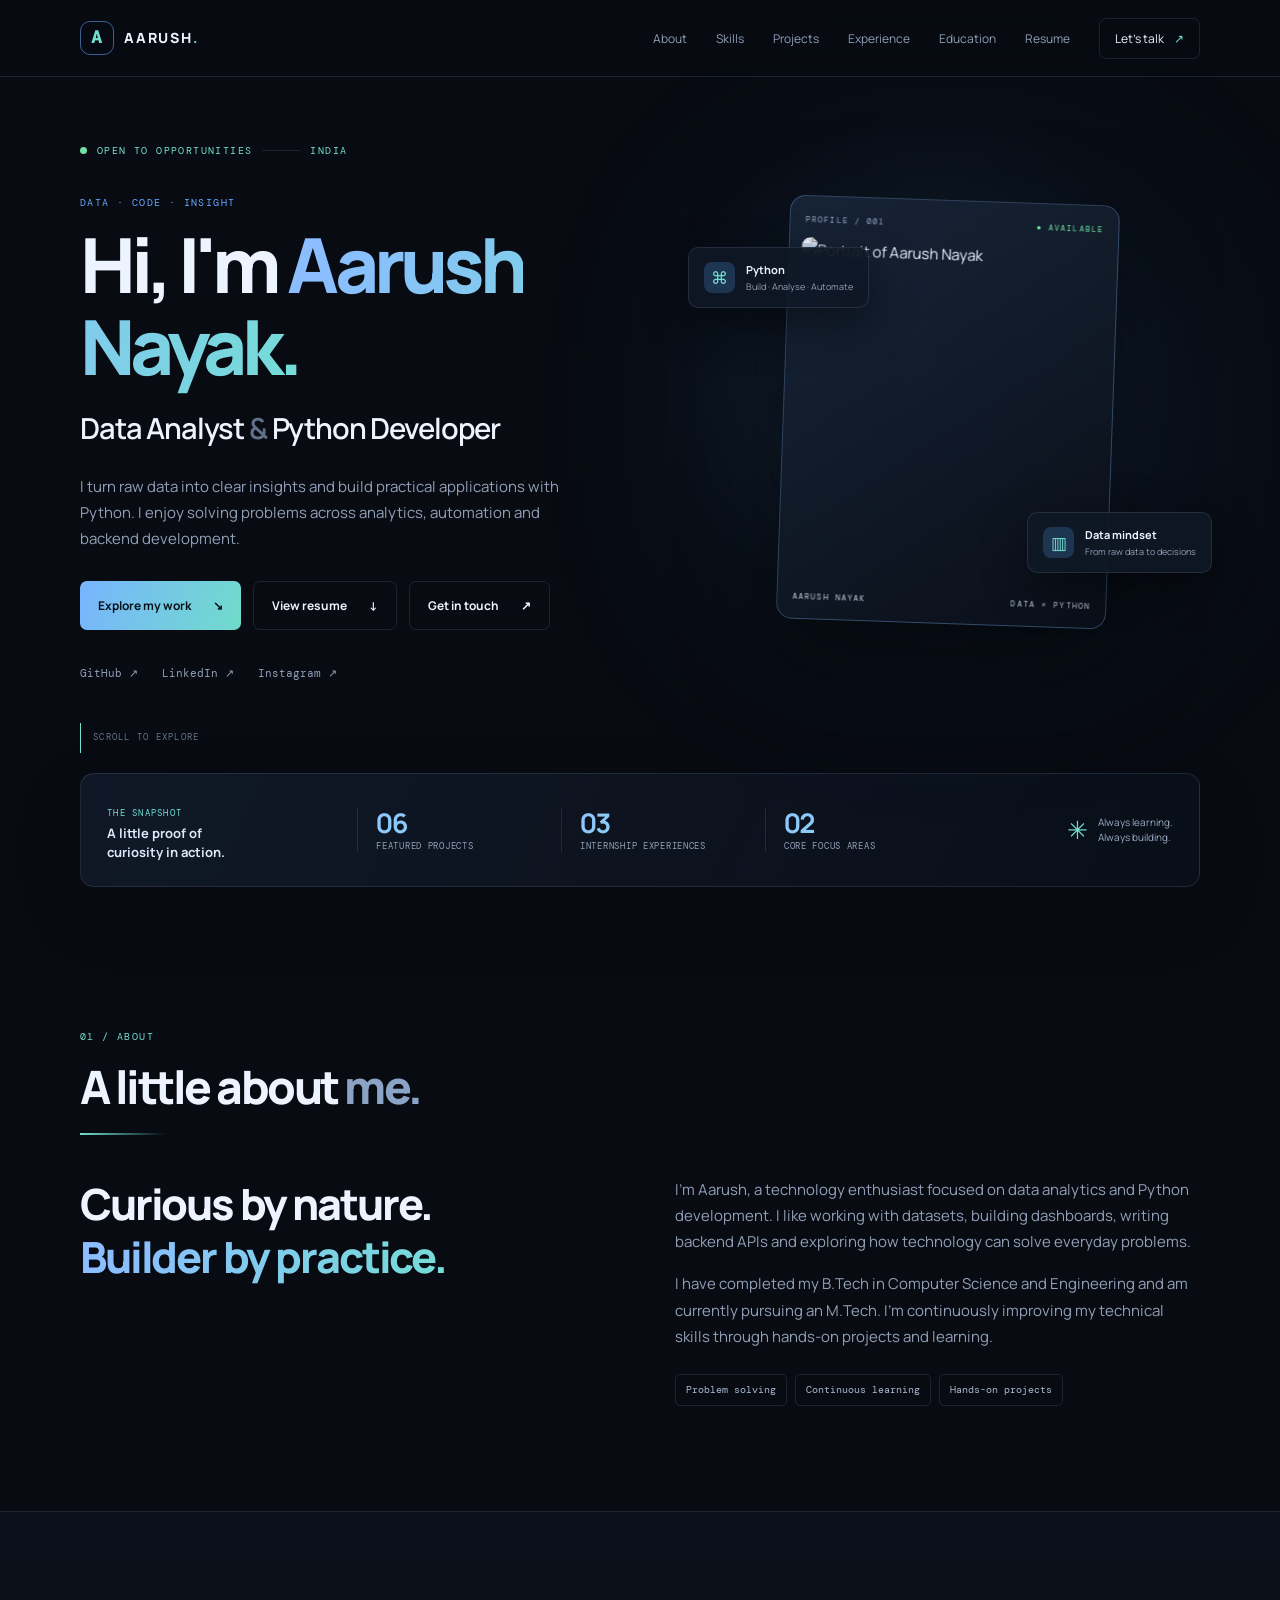
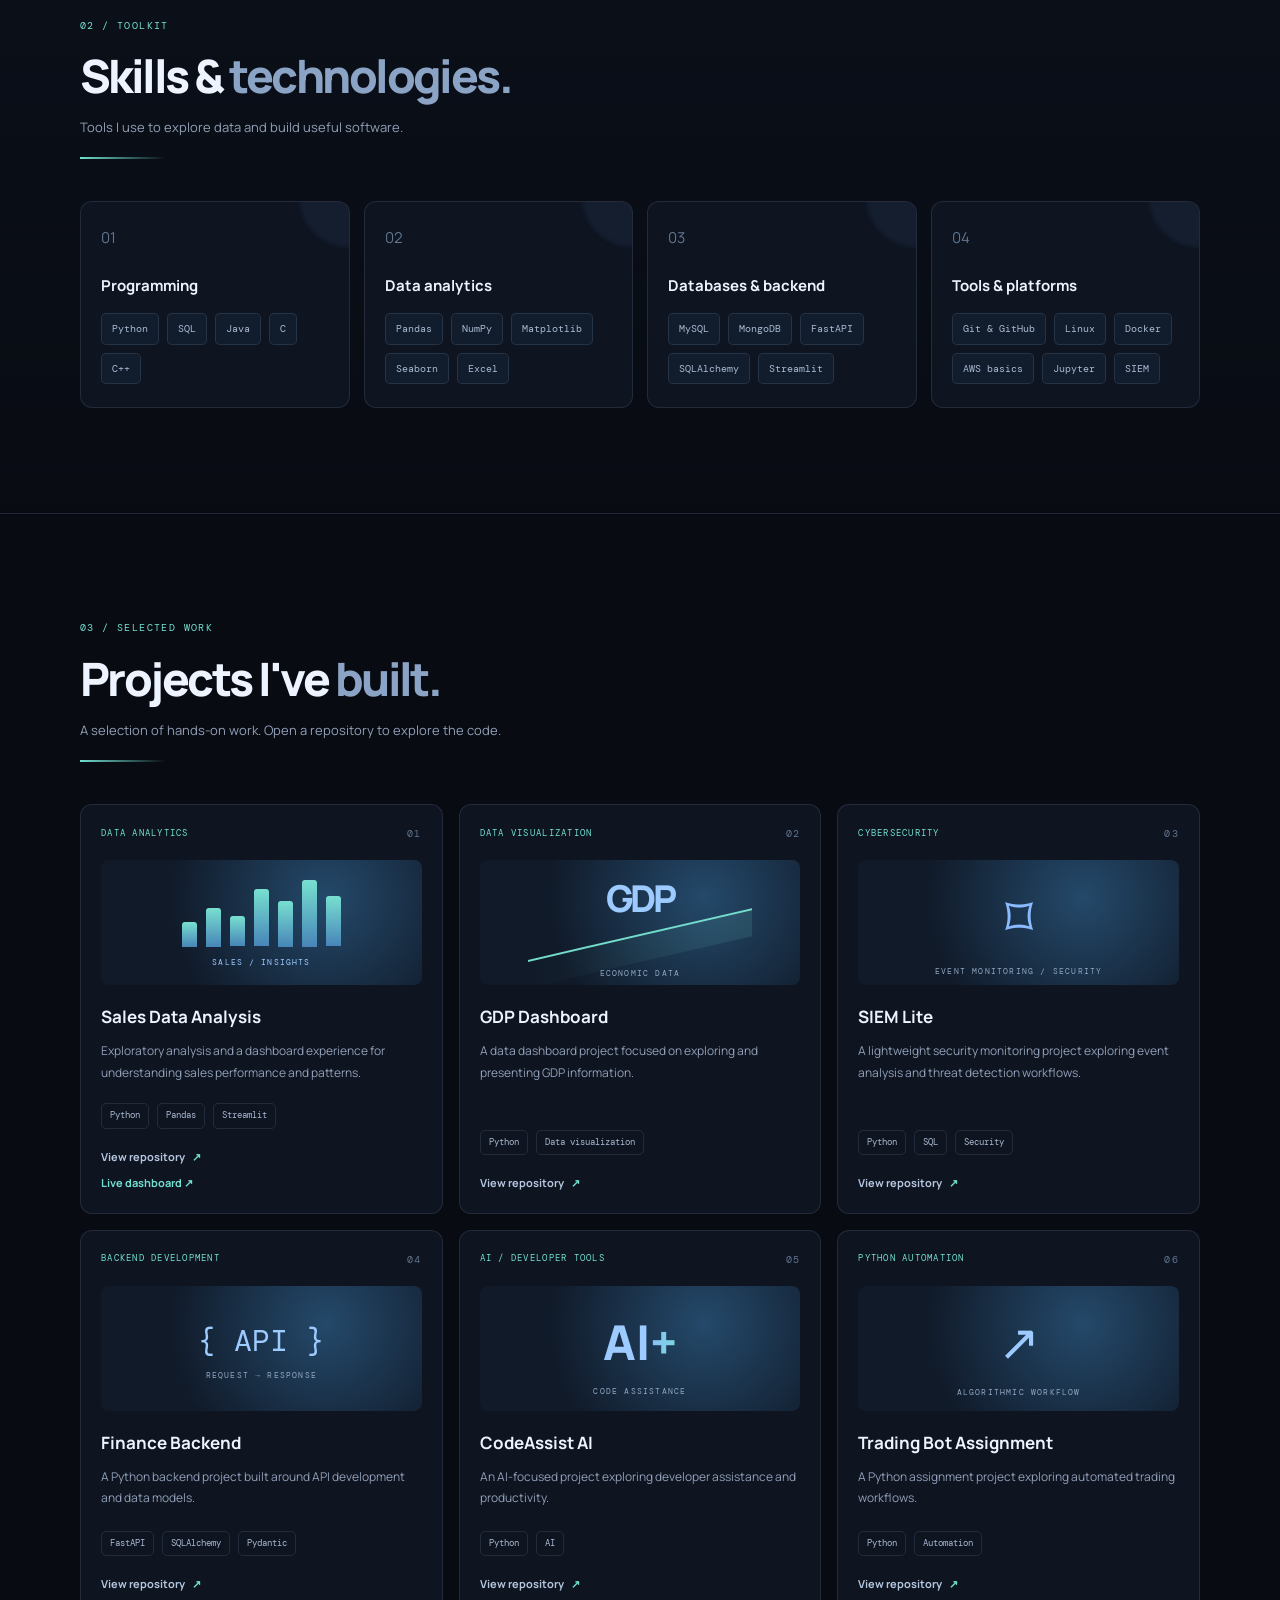
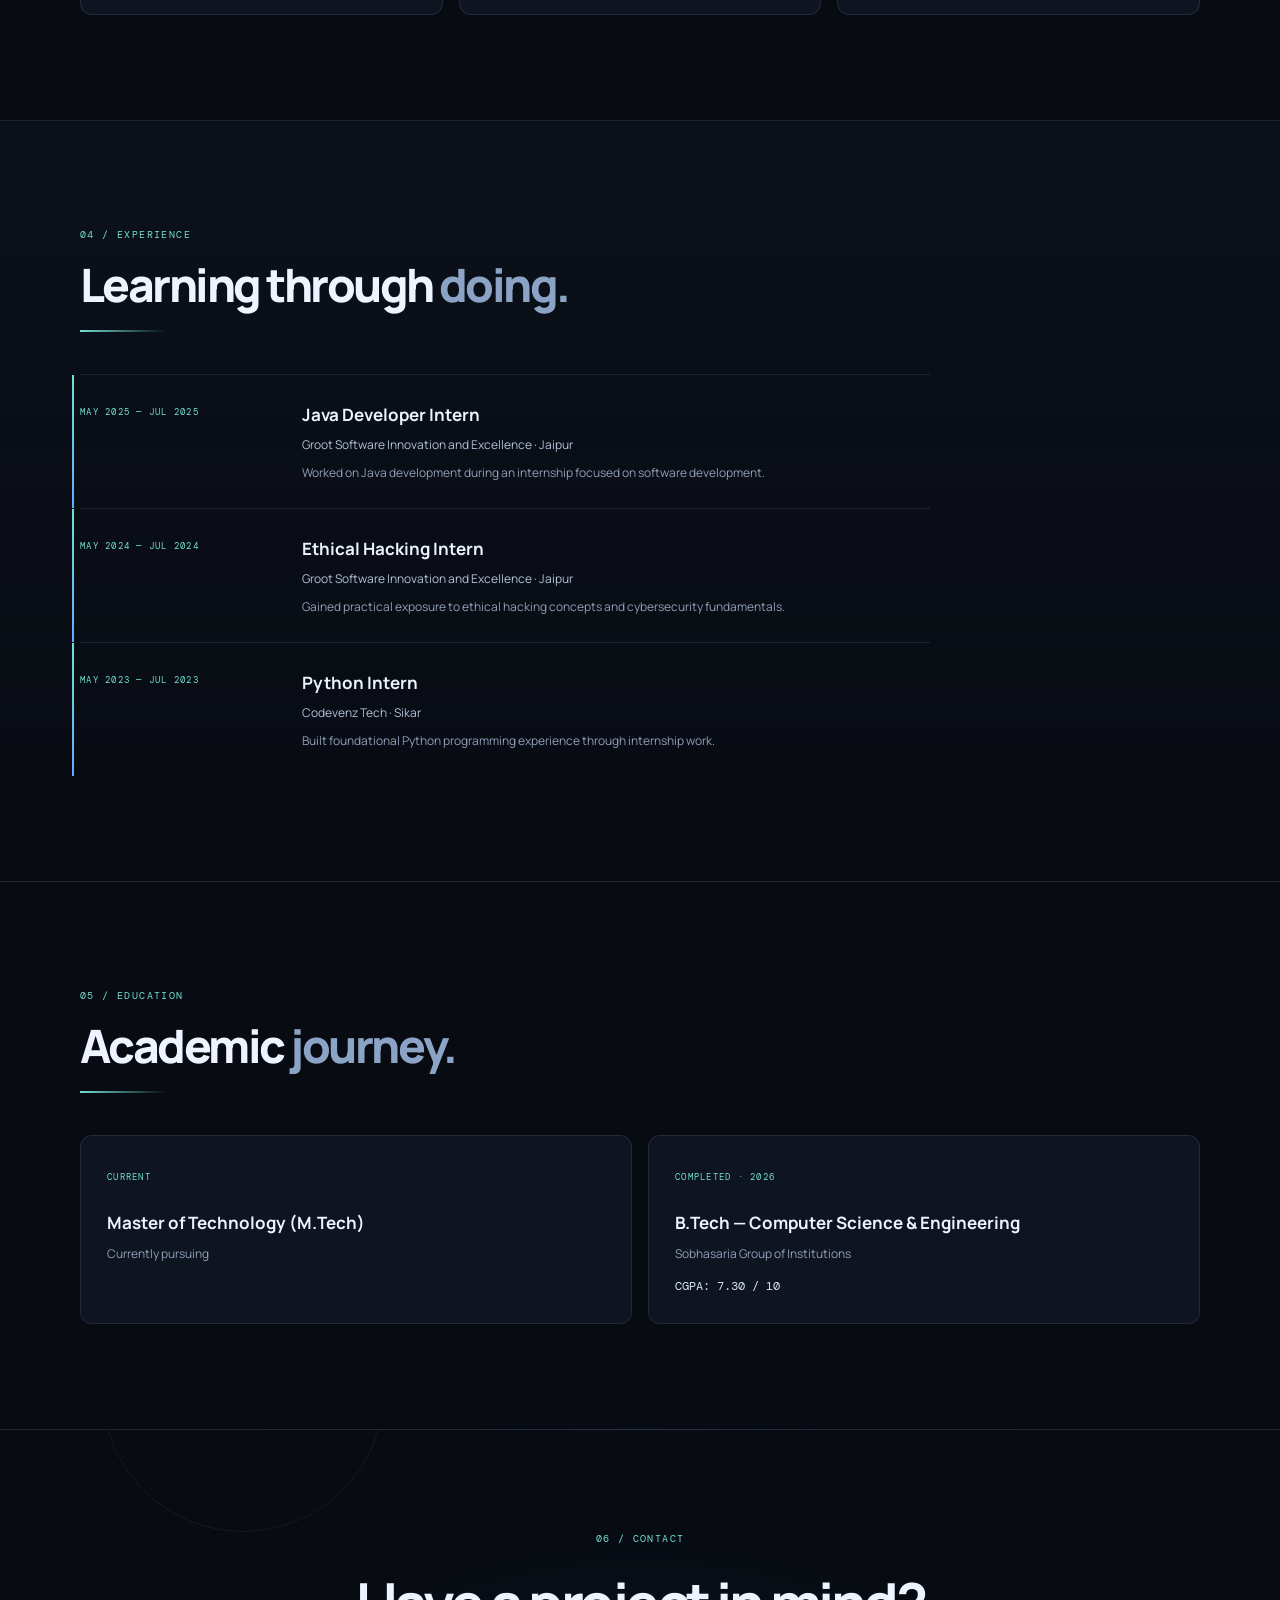
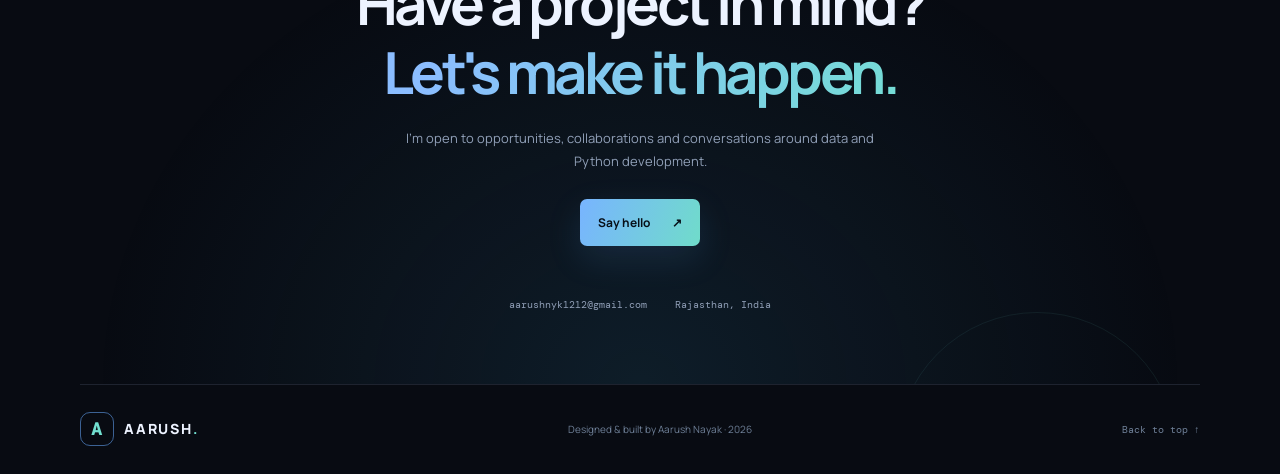
==== commit 84948741: "Add resume links to portfolio navigation and hero" ====
--- a/index.html
+++ b/index.html
@@ -21,7 +21,7 @@
       <a class="brand" href="#home"><span class="brand-mark">A</span><span>AARUSH<span class="brand-dot">.</span></span></a>
       <button class="menu-toggle" aria-label="Toggle navigation" aria-expanded="false">☰</button>
       <div class="nav-links">
-        <a href="#about">About</a><a href="#skills">Skills</a><a href="#projects">Projects</a><a href="#experience">Experience</a><a href="#education">Education</a>
+        <a href="#about">About</a><a href="#skills">Skills</a><a href="#projects">Projects</a><a href="#experience">Experience</a><a href="#education">Education</a><a href="resume.html">Resume</a>
         <a class="nav-cta" href="#contact">Let's talk <span>↗</span></a>
       </div>
     </nav>
@@ -37,6 +37,7 @@
         <p class="hero-description">I turn raw data into clear insights and build practical applications with Python. I enjoy solving problems across analytics, automation and backend development.</p>
         <div class="hero-actions">
           <a class="button button-primary" href="#projects">Explore my work <span>↘</span></a>
+          <a class="button button-secondary" href="resume.html">View resume <span>↓</span></a>
           <a class="button button-secondary" href="mailto:aarushnyk1212@gmail.com">Get in touch <span>↗</span></a>
         </div>
         <div class="social-links">
--- a/style.css
+++ b/style.css
@@ -72,3 +72,33 @@
 @keyframes ring-drift{from{transform:rotate(0) translateX(12px)}to{transform:rotate(360deg) translateX(12px)}}
 @media(max-width:650px){.hero::before{display:none}.portrait-frame{animation-duration:8s}.floating-card{animation-duration:6s}.contact-section::before,.contact-section::after{width:180px;height:180px}}
 @media(prefers-reduced-motion:reduce){html::before{display:none}.hero-copy>*,.hero-visual,.visual-glow,.portrait-frame,.floating-card,.status-dot,.gradient-text,.chart-bars i,.scroll-cue span,.contact-section::before,.contact-section::after{animation:none!important}.reveal{opacity:1;transform:none;transition:none}.button::after{display:none}}
+
+
+/* ===== Premium finishing pass ===== */
+.proof-strip{display:grid;grid-template-columns:1.25fr repeat(3,1fr) 1.1fr;align-items:center;gap:18px;padding:24px 26px;margin-top:-10px;margin-bottom:36px;border:1px solid var(--line);border-radius:14px;background:linear-gradient(115deg,rgba(17,26,41,.92),rgba(10,16,26,.78));box-shadow:0 24px 70px rgba(0,0,0,.16)}
+.proof-intro .section-label{font-size:9px;margin:0 0 5px}
+.proof-intro p{font-size:13px;line-height:1.45;font-weight:700;margin:0;color:#dce8f8}
+.proof-stat{display:flex;flex-direction:column;gap:3px;padding-left:18px;border-left:1px solid var(--line)}
+.proof-stat strong{font-size:27px;line-height:1.1;letter-spacing:-.06em;background:linear-gradient(110deg,#91c5ff,#72e0d1);-webkit-background-clip:text;background-clip:text;color:transparent;font-variant-numeric:tabular-nums}
+.proof-stat span{font:9px var(--mono);letter-spacing:.08em;color:var(--muted)}
+.proof-note{display:flex;align-items:center;justify-content:flex-end;gap:10px;color:#9aacc5;font-size:10px;line-height:1.5}
+.proof-spark{font-size:25px;color:var(--cyan);animation:spark-turn 12s linear infinite}
+.section-heading{position:relative}
+.section-heading::after{content:"";display:block;width:44px;height:2px;margin-top:18px;background:linear-gradient(90deg,var(--cyan),transparent);transform-origin:left;transition:width .5s ease}
+.section-heading.is-visible::after{width:86px}
+.hero-description{max-width:520px}
+.project-card{position:relative;isolation:isolate;overflow:hidden}
+.project-card::before{content:"";position:absolute;inset:0;z-index:-1;opacity:0;background:radial-gradient(360px circle at var(--card-x,50%) var(--card-y,0%),rgba(114,224,209,.12),transparent 62%);transition:opacity .35s ease}
+.project-card:hover::before{opacity:1}
+.project-card:hover{border-color:rgba(114,224,209,.48)}
+.skill-card{position:relative;overflow:hidden}
+.skill-card::after{content:"";position:absolute;width:100px;height:100px;right:-50px;top:-55px;border-radius:50%;background:rgba(102,169,255,.07);filter:blur(2px);transition:transform .5s ease}
+.skill-card:hover::after{transform:scale(2.1)}
+.contact-inner .button{box-shadow:0 12px 35px rgba(102,169,255,.13)}
+.back-to-top{position:fixed;right:25px;bottom:25px;z-index:30;width:43px;height:43px;display:grid;place-items:center;border:1px solid rgba(114,224,209,.35);border-radius:12px;background:rgba(14,20,32,.9);backdrop-filter:blur(12px);color:var(--cyan);font-size:20px;opacity:0;pointer-events:none;transform:translateY(12px);transition:opacity .25s ease,transform .25s ease,border-color .25s ease}
+.back-to-top.is-visible{opacity:1;pointer-events:auto;transform:translateY(0)}
+.back-to-top:hover{border-color:var(--cyan);transform:translateY(-3px)}
+@keyframes spark-turn{to{transform:rotate(360deg)}}
+@media(max-width:900px){.proof-strip{grid-template-columns:1.2fr repeat(3,1fr)}.proof-note{display:none}}
+@media(max-width:650px){.proof-strip{grid-template-columns:repeat(3,1fr);gap:14px;padding:18px;margin-top:0;margin-bottom:8px}.proof-intro{grid-column:1/-1;padding-bottom:12px;border-bottom:1px solid var(--line)}.proof-intro p br{display:none}.proof-stat{padding-left:10px}.proof-stat:first-of-type{border-left:0;padding-left:0}.proof-stat strong{font-size:23px}.proof-stat span{font-size:8px;line-height:1.5}.back-to-top{right:16px;bottom:16px}}
+@media(prefers-reduced-motion:reduce){.proof-spark{animation:none}.back-to-top{transition:none}}
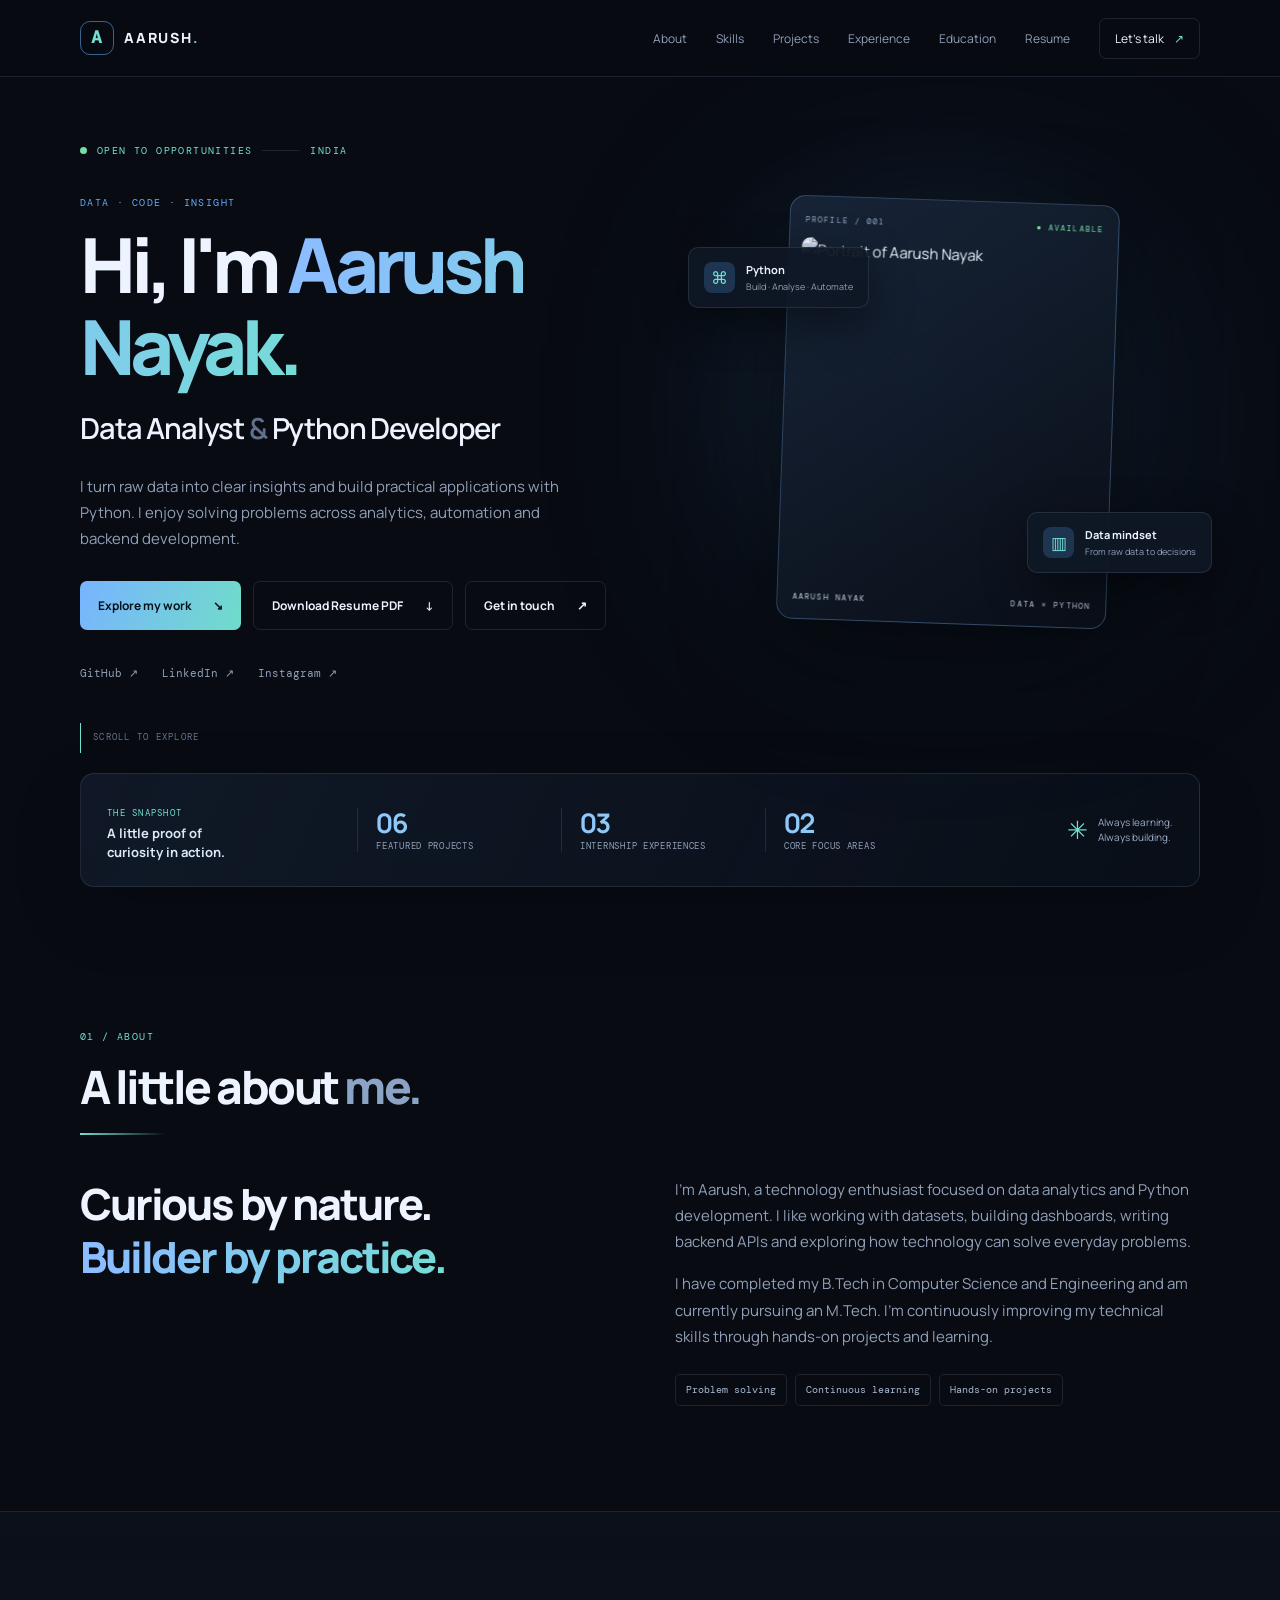
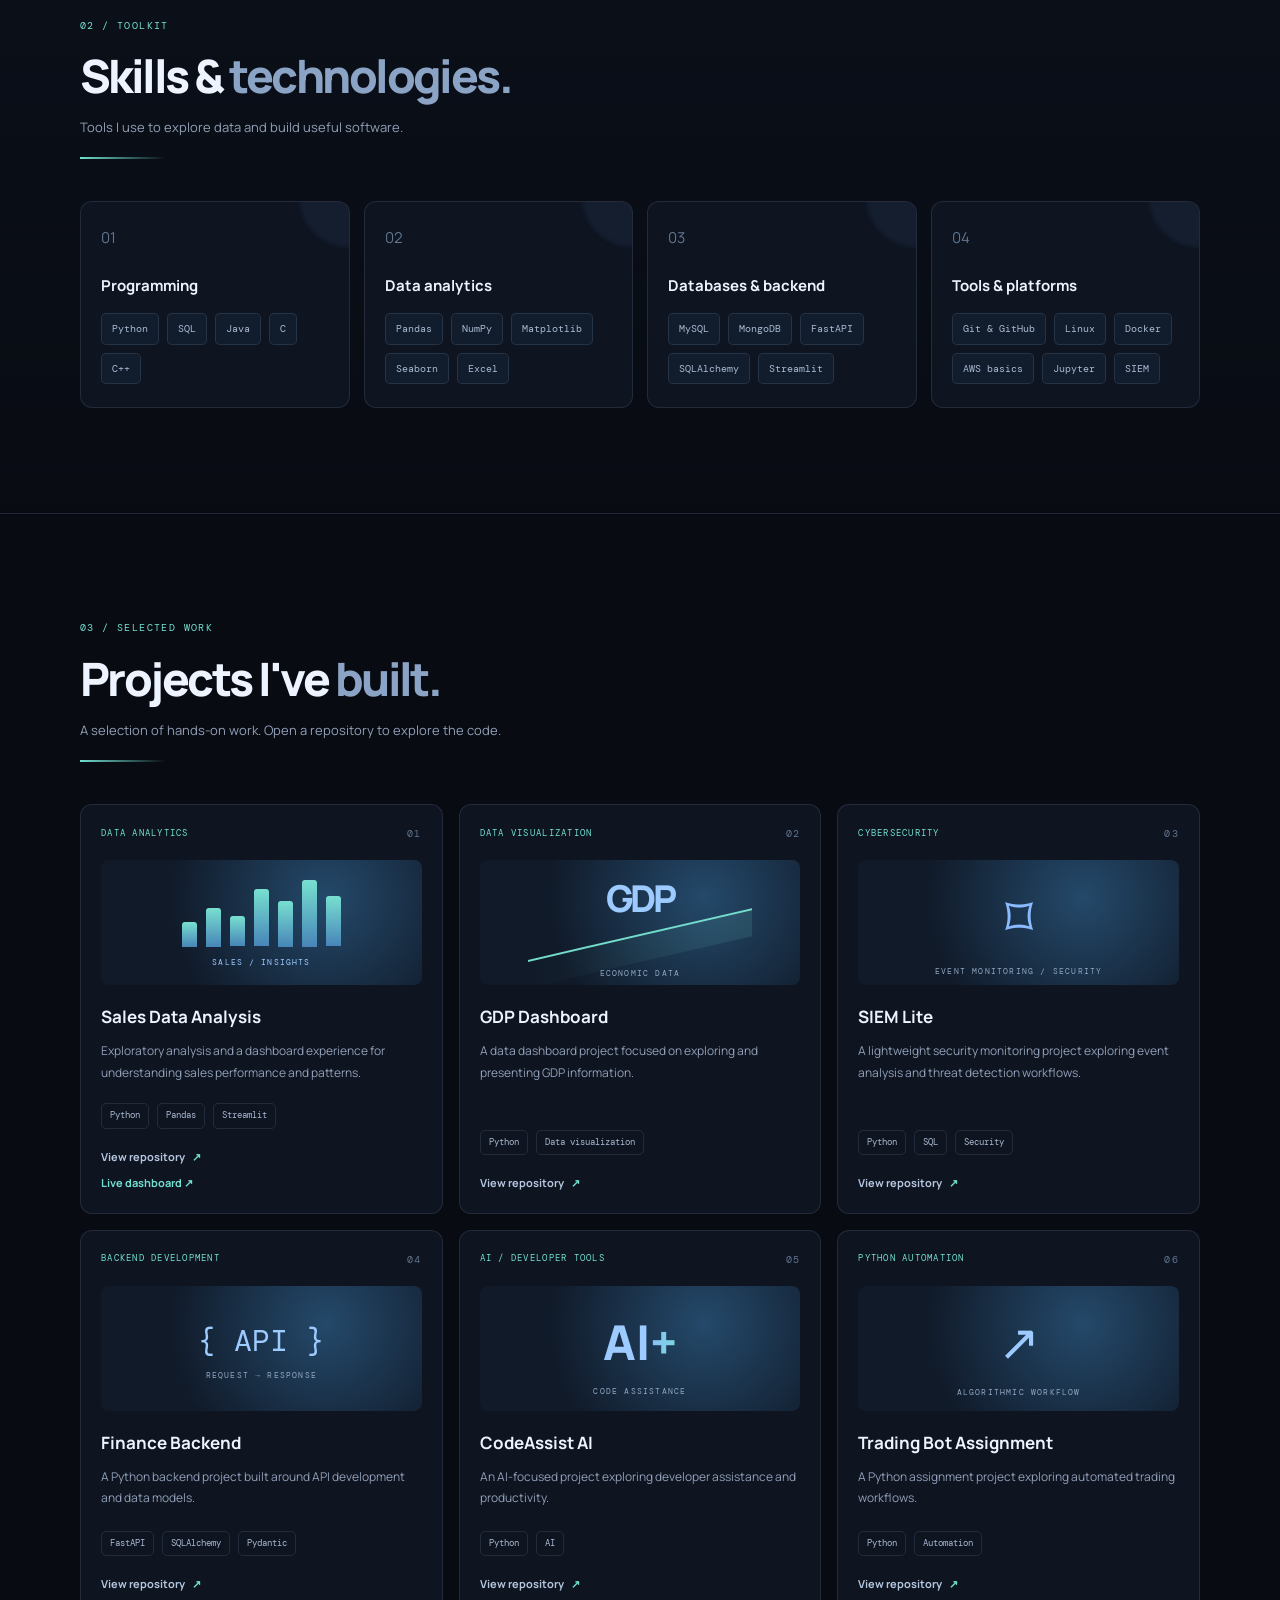
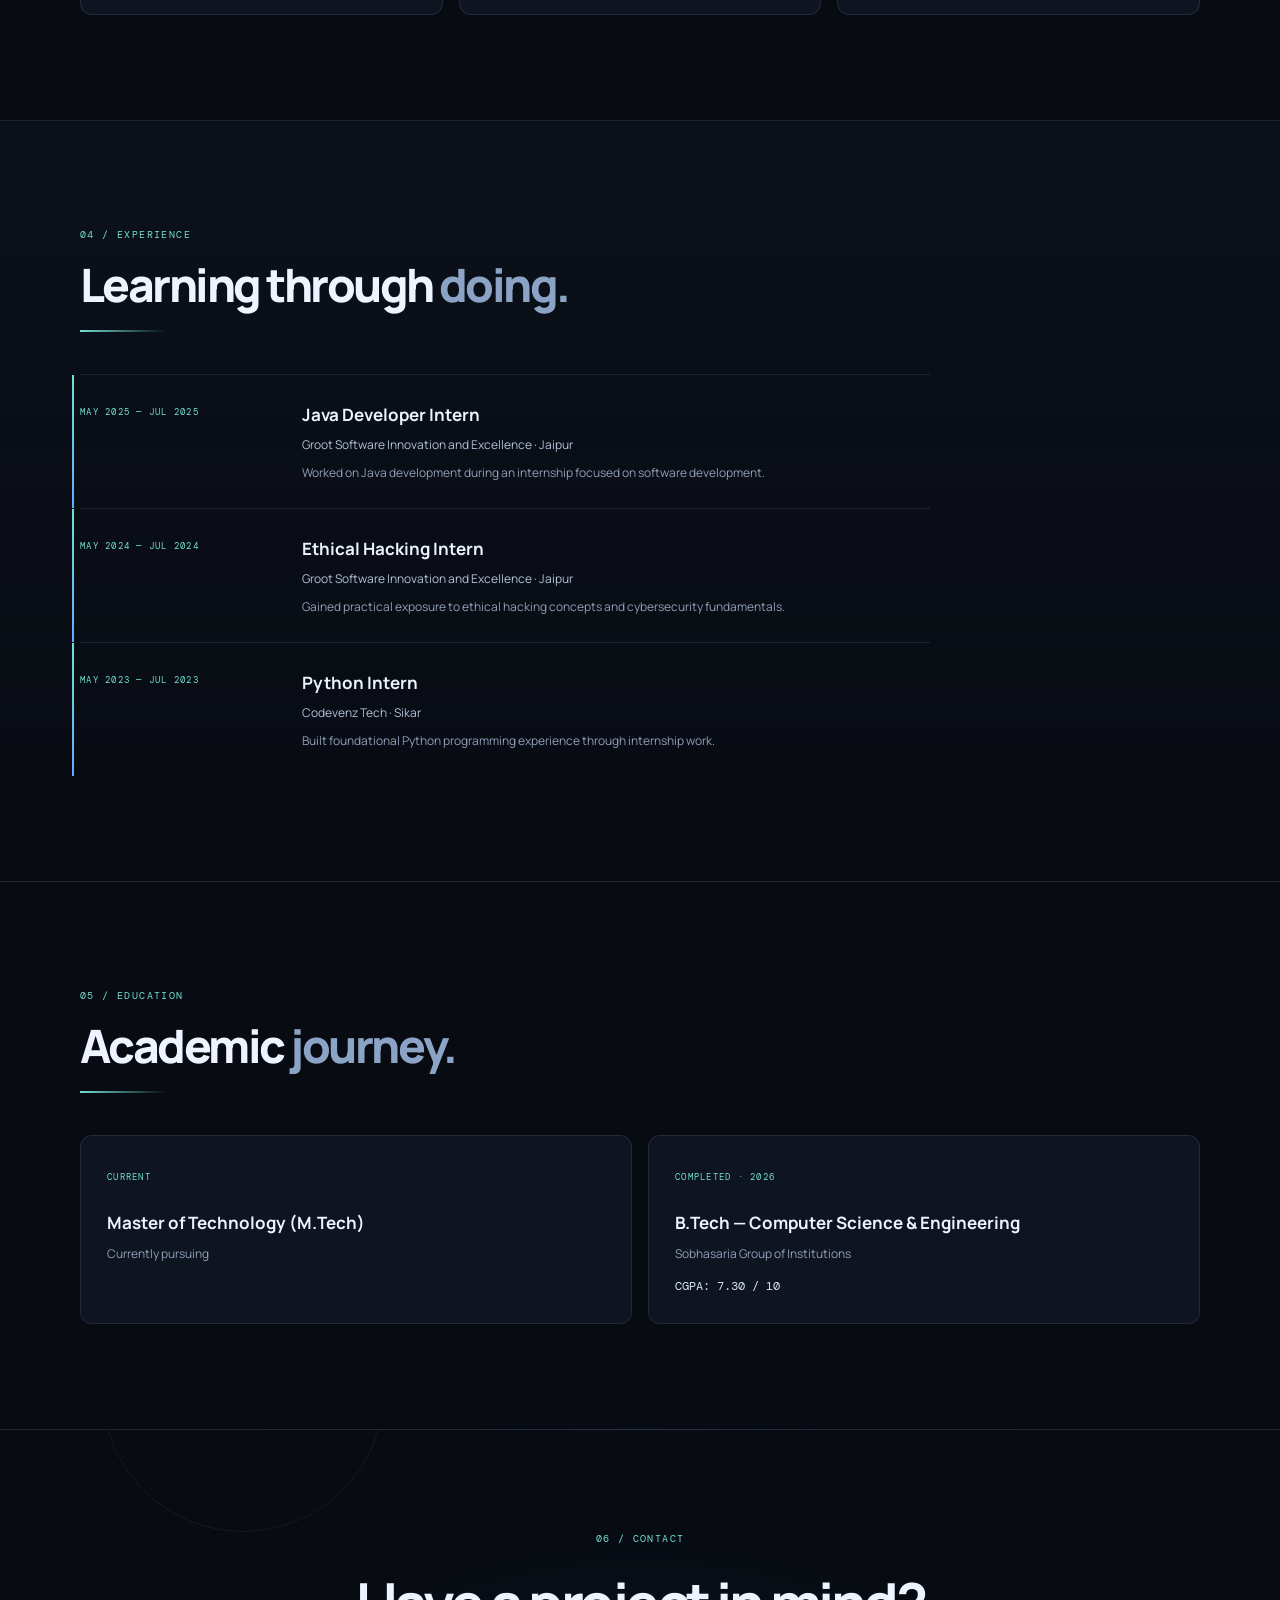
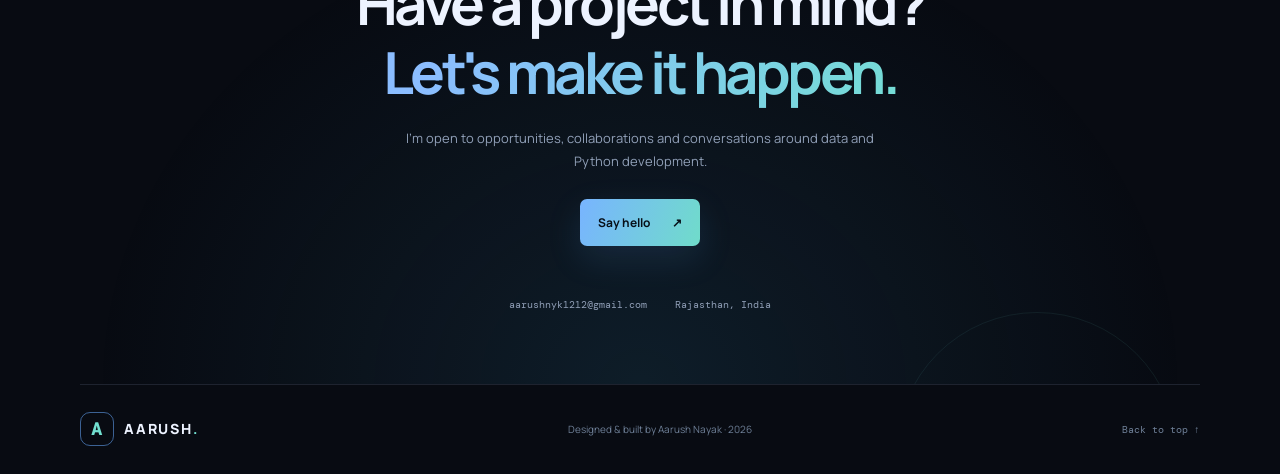
==== commit b72b8f60: "Link homepage to downloadable resume PDF" ====
--- a/index.html
+++ b/index.html
@@ -37,7 +37,7 @@
         <p class="hero-description">I turn raw data into clear insights and build practical applications with Python. I enjoy solving problems across analytics, automation and backend development.</p>
         <div class="hero-actions">
           <a class="button button-primary" href="#projects">Explore my work <span>↘</span></a>
-          <a class="button button-secondary" href="resume.html">View resume <span>↓</span></a>
+          <a class="button button-secondary" href="resume.pdf" download>Download Resume PDF <span>↓</span></a>
           <a class="button button-secondary" href="mailto:aarushnyk1212@gmail.com">Get in touch <span>↗</span></a>
         </div>
         <div class="social-links">
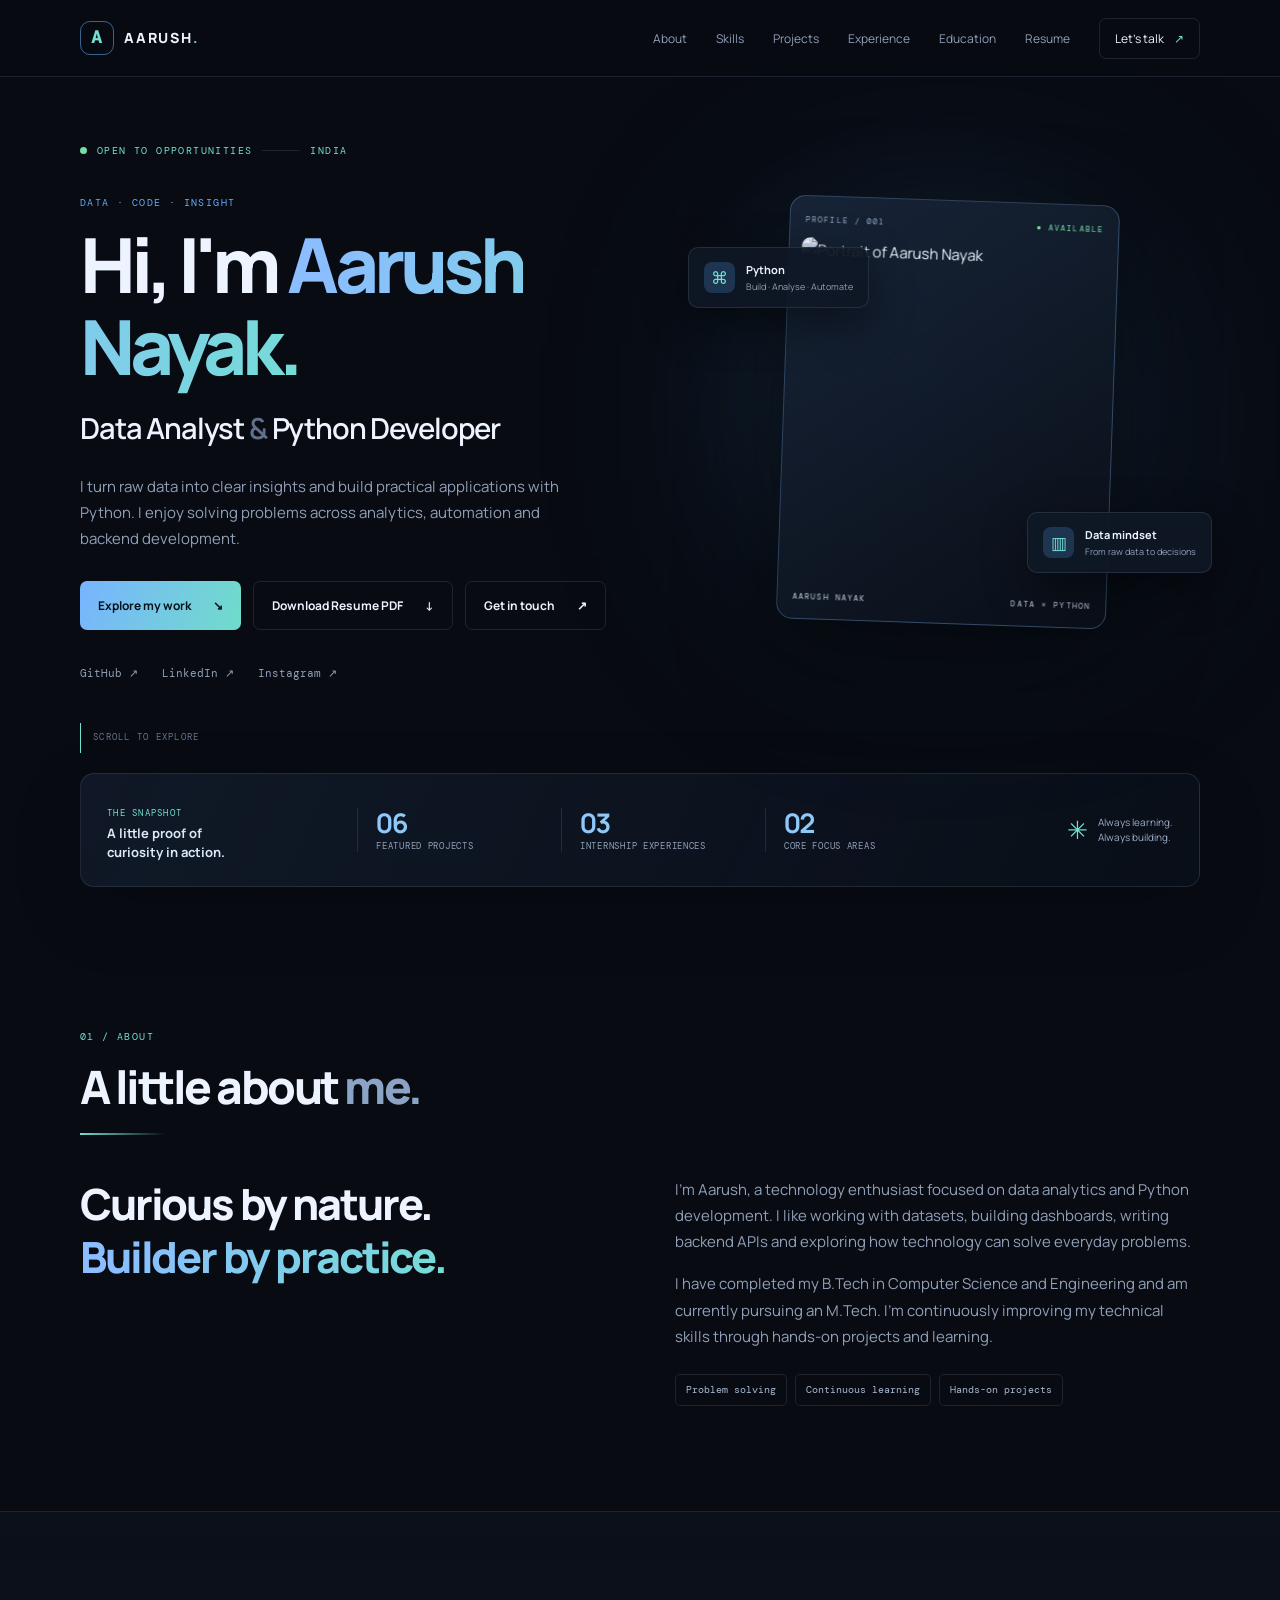
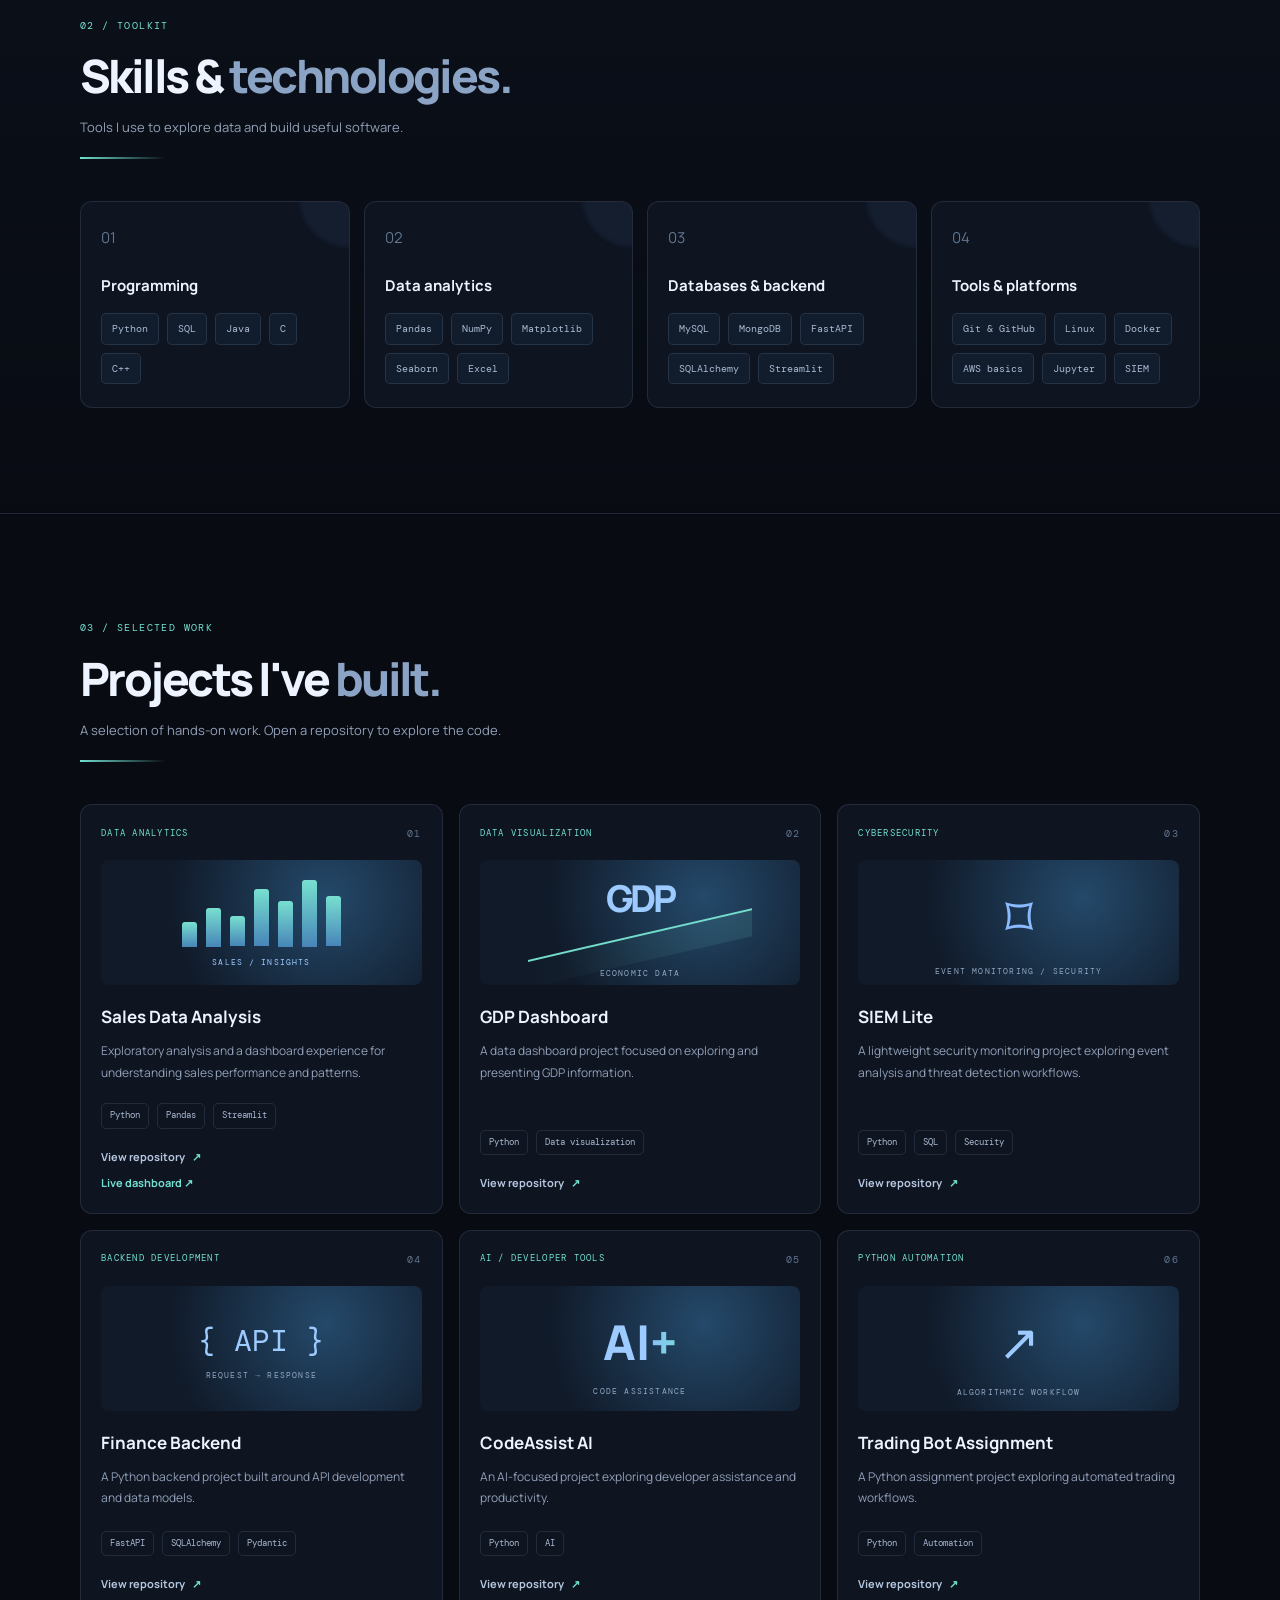
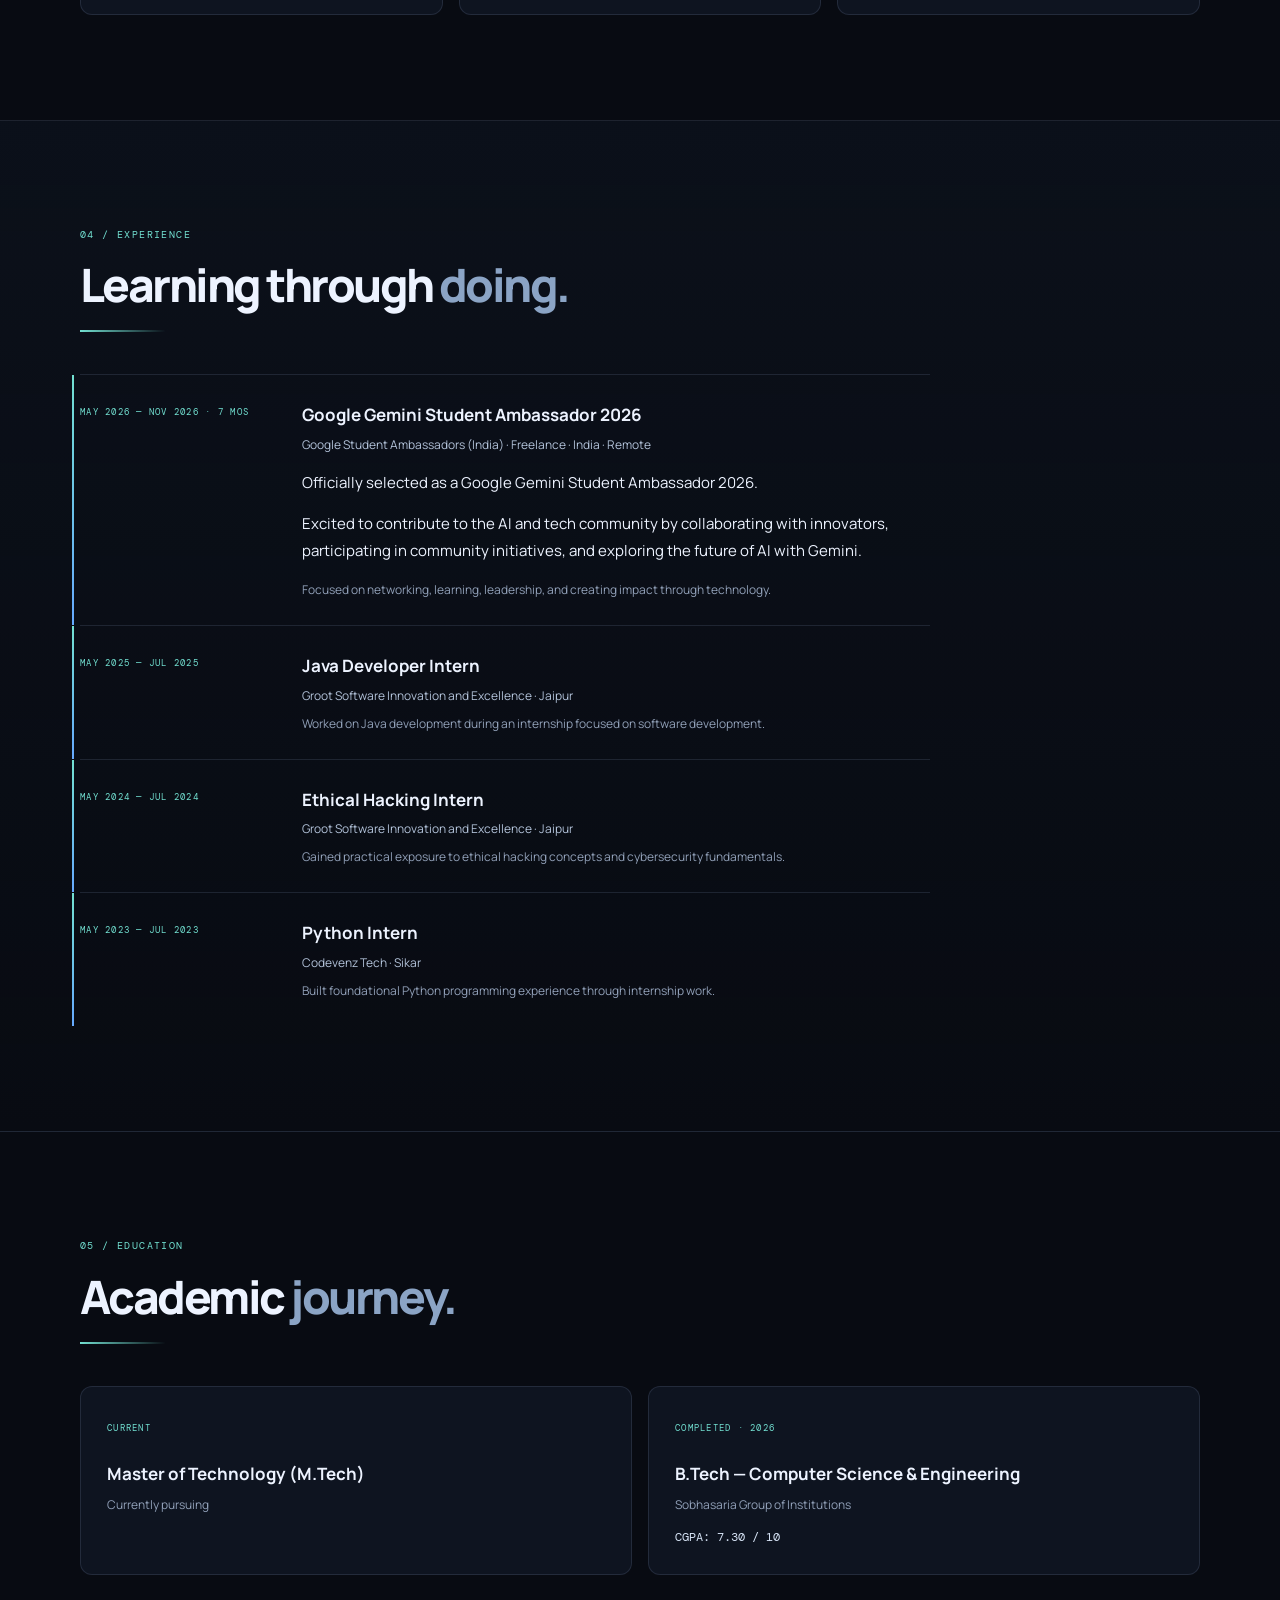
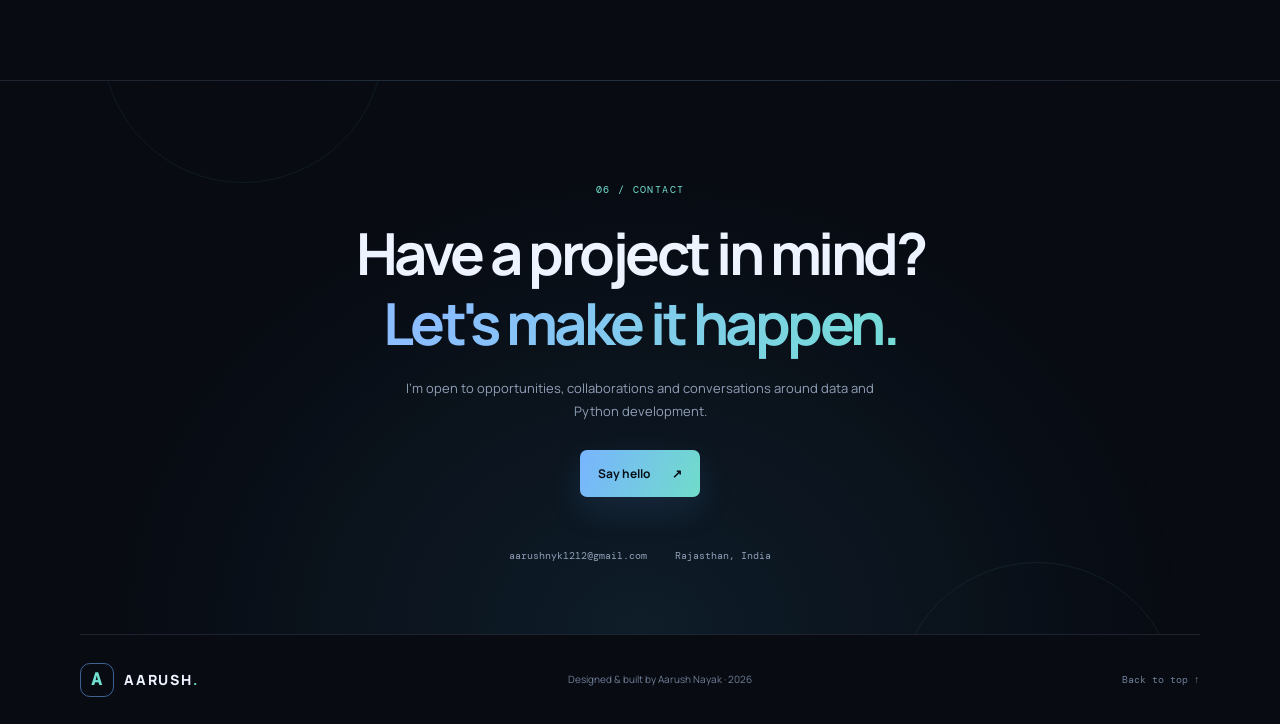
==== commit 27d003de: "Add Google Gemini Student Ambassador experience" ====
--- a/index.html
+++ b/index.html
@@ -107,6 +107,7 @@
       <div class="container">
         <div class="section-heading"><p class="section-label">04 / EXPERIENCE</p><h2>Learning through <span>doing.</span></h2></div>
         <div class="timeline">
+          <article class="timeline-item"><div class="timeline-date">MAY 2026 — NOV 2026 · 7 MOS</div><div><h3>Google Gemini Student Ambassador 2026</h3><p class="timeline-company">Google Student Ambassadors (India) · Freelance · India · Remote</p><p>Officially selected as a Google Gemini Student Ambassador 2026.</p><p>Excited to contribute to the AI and tech community by collaborating with innovators, participating in community initiatives, and exploring the future of AI with Gemini.</p><p>Focused on networking, learning, leadership, and creating impact through technology.</p></div></article>
           <article class="timeline-item"><div class="timeline-date">MAY 2025 — JUL 2025</div><div><h3>Java Developer Intern</h3><p class="timeline-company">Groot Software Innovation and Excellence · Jaipur</p><p>Worked on Java development during an internship focused on software development.</p></div></article>
           <article class="timeline-item"><div class="timeline-date">MAY 2024 — JUL 2024</div><div><h3>Ethical Hacking Intern</h3><p class="timeline-company">Groot Software Innovation and Excellence · Jaipur</p><p>Gained practical exposure to ethical hacking concepts and cybersecurity fundamentals.</p></div></article>
           <article class="timeline-item"><div class="timeline-date">MAY 2023 — JUL 2023</div><div><h3>Python Intern</h3><p class="timeline-company">Codevenz Tech · Sikar</p><p>Built foundational Python programming experience through internship work.</p></div></article>
